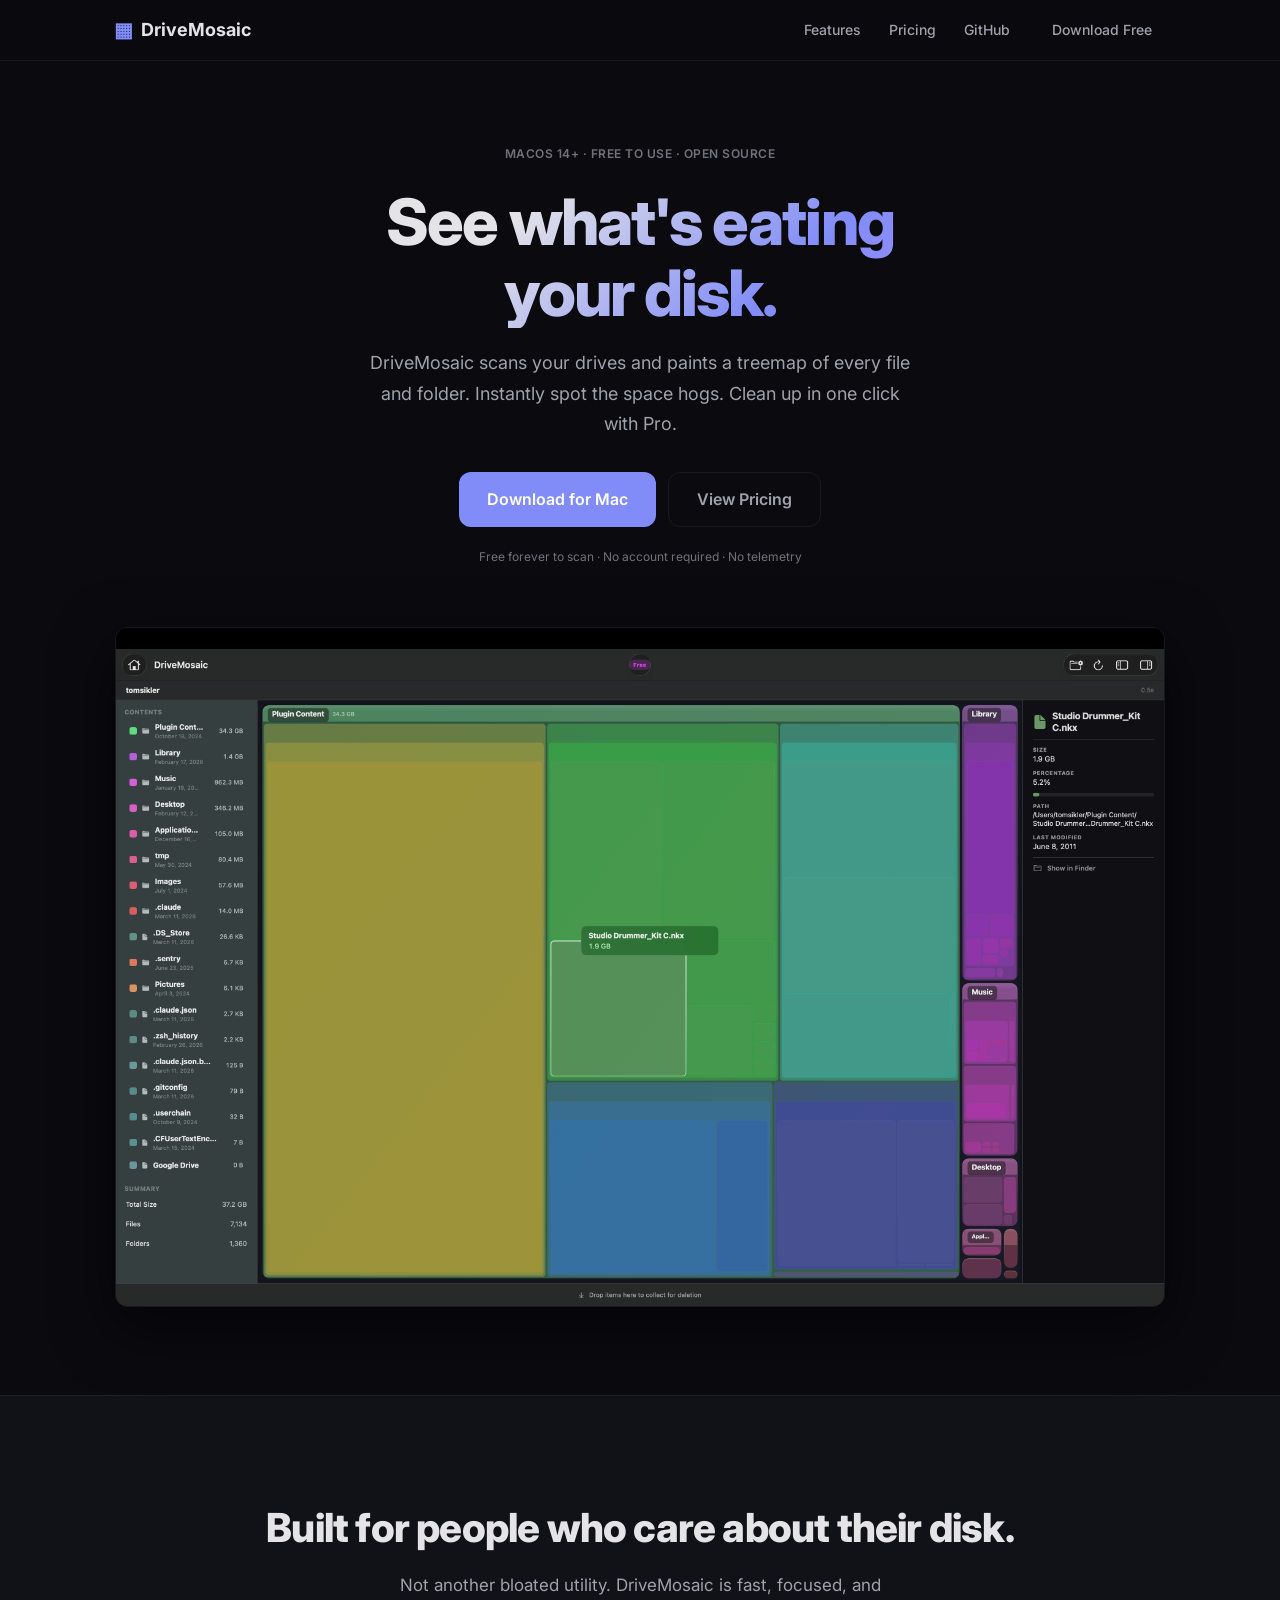
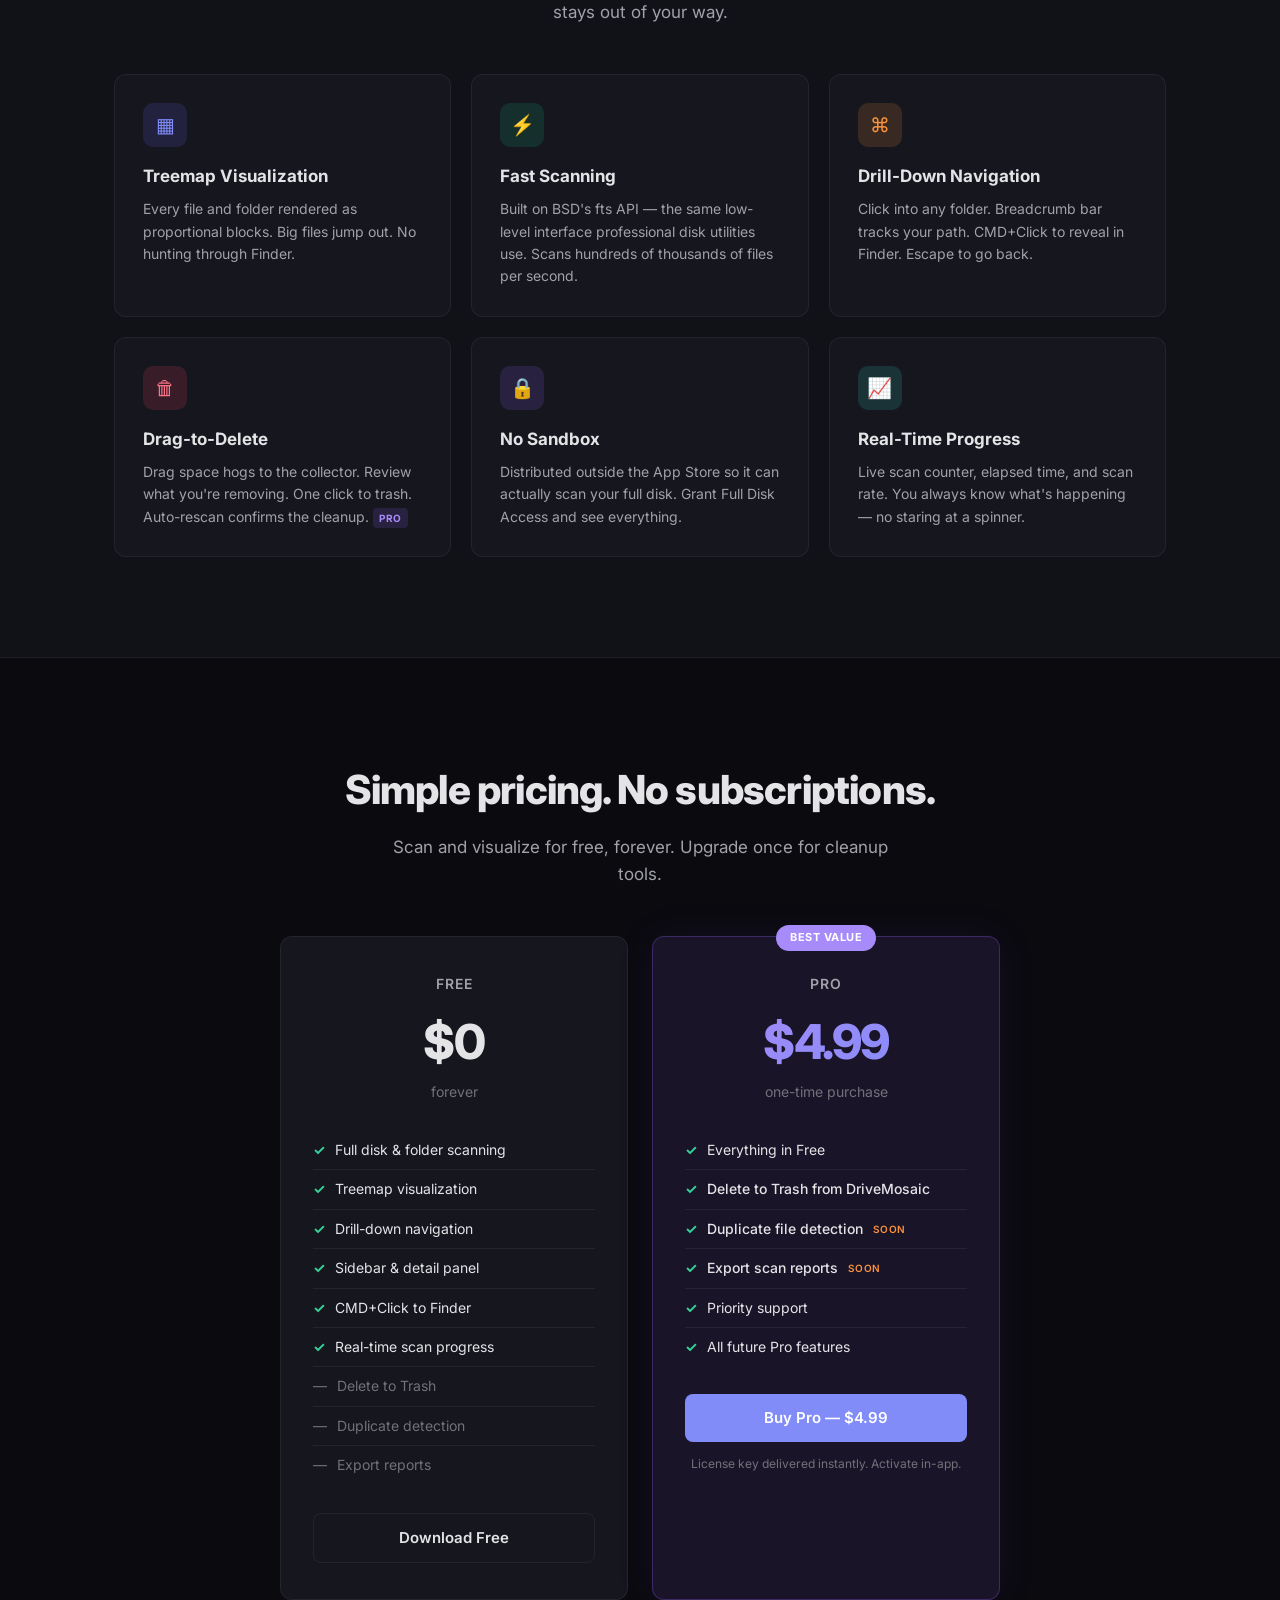
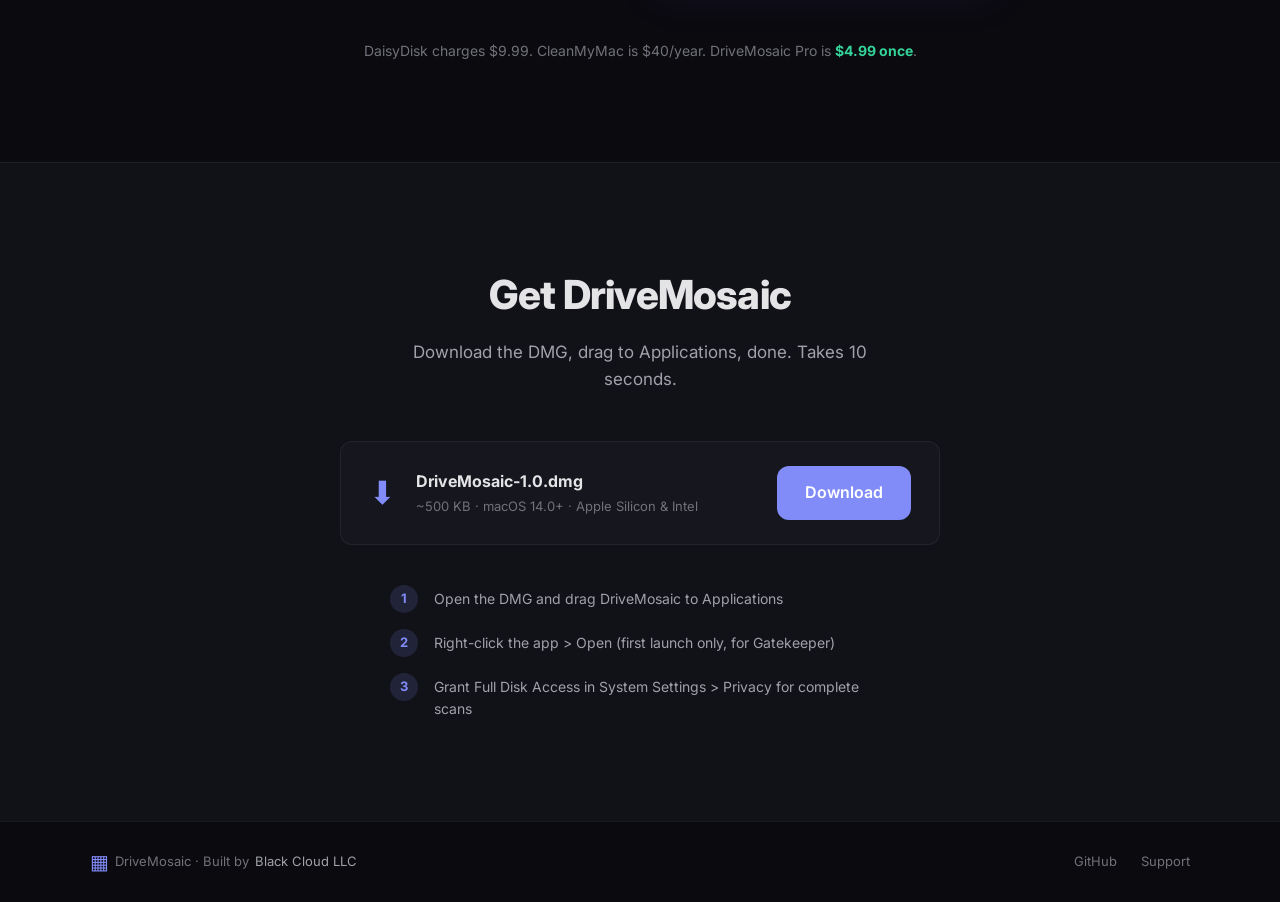
==== site/index.html @ ef936b8c "Rename to DriveMosaic, add freemium licensing and marketing site - Rename project from DaisyDiskRepl" ====
<!DOCTYPE html>
<html lang="en">
<head>
    <meta charset="UTF-8">
    <meta name="viewport" content="width=device-width, initial-scale=1.0">
    <title>DriveMosaic — See What's Eating Your Disk</title>
    <meta name="description" content="A fast, beautiful disk space analyzer for macOS. Visualize storage usage instantly. Free to scan, $4.99 to clean up.">
    <meta property="og:title" content="DriveMosaic — See What's Eating Your Disk">
    <meta property="og:description" content="A fast, beautiful disk space analyzer for macOS. Visualize storage usage instantly.">
    <meta property="og:image" content="https://drivemosaic.app/og-image.png">
    <meta property="og:type" content="website">
    <meta property="og:url" content="https://drivemosaic.app">
    <link rel="preconnect" href="https://fonts.googleapis.com">
    <link rel="preconnect" href="https://fonts.gstatic.com" crossorigin>
    <link href="https://fonts.googleapis.com/css2?family=Inter:wght@400;500;600;700;800&display=swap" rel="stylesheet">
    <link rel="stylesheet" href="style.css">
</head>
<body>

    <!-- Nav -->
    <nav>
        <div class="nav-inner">
            <a href="#" class="logo">
                <span class="logo-icon">&#9638;</span>
                DriveMosaic
            </a>
            <div class="nav-links">
                <a href="#features">Features</a>
                <a href="#pricing">Pricing</a>
                <a href="https://github.com/Gh0stsinthemachine/DaisyDiskRepl" target="_blank">GitHub</a>
                <a href="#download" class="btn btn-sm">Download Free</a>
            </div>
        </div>
    </nav>

    <!-- Hero -->
    <section class="hero">
        <div class="hero-inner">
            <div class="hero-badge">macOS 14+ &middot; Free to use &middot; Open source</div>
            <h1>See what's eating<br>your disk.</h1>
            <p class="hero-sub">DriveMosaic scans your drives and paints a treemap of every file and folder. Instantly spot the space hogs. Clean up in one click with Pro.</p>
            <div class="hero-cta">
                <a href="#download" class="btn btn-lg btn-primary">Download for Mac</a>
                <a href="#pricing" class="btn btn-lg btn-ghost">View Pricing</a>
            </div>
            <div class="hero-meta">Free forever to scan &middot; No account required &middot; No telemetry</div>
        </div>

        <!-- App screenshot -->
        <div class="hero-screenshot">
            <img src="screenshot.png" alt="DriveMosaic treemap visualization showing disk usage" class="app-screenshot">
        </div>
    </section>

    <!-- Features -->
    <section id="features" class="features">
        <div class="section-inner">
            <h2>Built for people who care about their disk.</h2>
            <p class="section-sub">Not another bloated utility. DriveMosaic is fast, focused, and stays out of your way.</p>

            <div class="feature-grid">
                <div class="feature-card">
                    <div class="feature-icon" style="background: rgba(99, 102, 241, 0.15); color: #818cf8;">&#9638;</div>
                    <h3>Treemap Visualization</h3>
                    <p>Every file and folder rendered as proportional blocks. Big files jump out. No hunting through Finder.</p>
                </div>
                <div class="feature-card">
                    <div class="feature-icon" style="background: rgba(16, 185, 129, 0.15); color: #34d399;">&#9889;</div>
                    <h3>Fast Scanning</h3>
                    <p>Built on BSD's fts API &mdash; the same low-level interface professional disk utilities use. Scans hundreds of thousands of files per second.</p>
                </div>
                <div class="feature-card">
                    <div class="feature-icon" style="background: rgba(251, 146, 60, 0.15); color: #fb923c;">&#8984;</div>
                    <h3>Drill-Down Navigation</h3>
                    <p>Click into any folder. Breadcrumb bar tracks your path. CMD+Click to reveal in Finder. Escape to go back.</p>
                </div>
                <div class="feature-card">
                    <div class="feature-icon" style="background: rgba(244, 63, 94, 0.15); color: #fb7185;">&#128465;</div>
                    <h3>Drag-to-Delete</h3>
                    <p>Drag space hogs to the collector. Review what you're removing. One click to trash. Auto-rescan confirms the cleanup. <span class="pro-tag">Pro</span></p>
                </div>
                <div class="feature-card">
                    <div class="feature-icon" style="background: rgba(139, 92, 246, 0.15); color: #a78bfa;">&#128274;</div>
                    <h3>No Sandbox</h3>
                    <p>Distributed outside the App Store so it can actually scan your full disk. Grant Full Disk Access and see everything.</p>
                </div>
                <div class="feature-card">
                    <div class="feature-icon" style="background: rgba(45, 212, 191, 0.15); color: #2dd4bf;">&#128200;</div>
                    <h3>Real-Time Progress</h3>
                    <p>Live scan counter, elapsed time, and scan rate. You always know what's happening &mdash; no staring at a spinner.</p>
                </div>
            </div>
        </div>
    </section>

    <!-- Pricing -->
    <section id="pricing" class="pricing">
        <div class="section-inner">
            <h2>Simple pricing. No subscriptions.</h2>
            <p class="section-sub">Scan and visualize for free, forever. Upgrade once for cleanup tools.</p>

            <div class="pricing-grid">
                <div class="price-card">
                    <div class="price-tier">Free</div>
                    <div class="price-amount">$0</div>
                    <div class="price-period">forever</div>
                    <ul class="price-features">
                        <li class="included">Full disk &amp; folder scanning</li>
                        <li class="included">Treemap visualization</li>
                        <li class="included">Drill-down navigation</li>
                        <li class="included">Sidebar &amp; detail panel</li>
                        <li class="included">CMD+Click to Finder</li>
                        <li class="included">Real-time scan progress</li>
                        <li class="excluded">Delete to Trash</li>
                        <li class="excluded">Duplicate detection</li>
                        <li class="excluded">Export reports</li>
                    </ul>
                    <a href="#download" class="btn btn-outline">Download Free</a>
                </div>

                <div class="price-card price-card-pro">
                    <div class="price-badge">Best Value</div>
                    <div class="price-tier">Pro</div>
                    <div class="price-amount">$4.99</div>
                    <div class="price-period">one-time purchase</div>
                    <ul class="price-features">
                        <li class="included">Everything in Free</li>
                        <li class="included highlight">Delete to Trash from DriveMosaic</li>
                        <li class="included highlight">Duplicate file detection <span class="coming">soon</span></li>
                        <li class="included highlight">Export scan reports <span class="coming">soon</span></li>
                        <li class="included">Priority support</li>
                        <li class="included">All future Pro features</li>
                    </ul>
                    <a href="https://blackcloud.lemonsqueezy.com/checkout/buy/66fde7fe-0a10-4c9b-af49-1defcf4cc8a6" id="buy-pro-btn" class="btn btn-primary">Buy Pro &mdash; $4.99</a>
                    <div class="price-note">License key delivered instantly. Activate in-app.</div>
                </div>
            </div>

            <div class="competitor-note">
                DaisyDisk charges $9.99. CleanMyMac is $40/year. DriveMosaic Pro is <strong>$4.99 once</strong>.
            </div>
        </div>
    </section>

    <!-- Download -->
    <section id="download" class="download">
        <div class="section-inner">
            <h2>Get DriveMosaic</h2>
            <p class="section-sub">Download the DMG, drag to Applications, done. Takes 10 seconds.</p>

            <div class="download-box">
                <div class="download-icon">&#11015;</div>
                <div class="download-info">
                    <div class="download-name">DriveMosaic-1.0.dmg</div>
                    <div class="download-size">~500 KB &middot; macOS 14.0+ &middot; Apple Silicon &amp; Intel</div>
                </div>
                <a href="https://drivemosaic.app/DriveMosaic-1.0.dmg" class="btn btn-primary btn-lg">Download</a>
            </div>

            <div class="install-steps">
                <div class="step">
                    <div class="step-num">1</div>
                    <div class="step-text">Open the DMG and drag DriveMosaic to Applications</div>
                </div>
                <div class="step">
                    <div class="step-num">2</div>
                    <div class="step-text">Right-click the app &gt; Open (first launch only, for Gatekeeper)</div>
                </div>
                <div class="step">
                    <div class="step-num">3</div>
                    <div class="step-text">Grant Full Disk Access in System Settings &gt; Privacy for complete scans</div>
                </div>
            </div>
        </div>
    </section>

    <!-- Footer -->
    <footer>
        <div class="footer-inner">
            <div class="footer-left">
                <span class="logo-icon">&#9638;</span> DriveMosaic &middot; Built by <a href="https://blackcloudllc.com" target="_blank">Black Cloud LLC</a>
            </div>
            <div class="footer-right">
                <a href="https://github.com/Gh0stsinthemachine/DaisyDiskRepl" target="_blank">GitHub</a>
                <a href="mailto:support@drivemosaic.app">Support</a>
            </div>
        </div>
    </footer>

</body>
</html>
---- site/style.css ----
/* ============================================
   DriveMosaic — Marketing Site
   Dark theme matching the app aesthetic
   ============================================ */

:root {
    --bg: #0a0a0f;
    --bg-raised: #111118;
    --bg-card: #16161f;
    --bg-card-pro: #1a1428;
    --border: rgba(255, 255, 255, 0.06);
    --border-pro: rgba(139, 92, 246, 0.3);
    --text: #e4e4e7;
    --text-secondary: #a1a1aa;
    --text-tertiary: #71717a;
    --accent: #818cf8;
    --accent-hover: #6366f1;
    --purple: #a78bfa;
    --green: #34d399;
    --red: #fb7185;
    --orange: #fb923c;
    --radius: 12px;
    --radius-sm: 8px;
}

* {
    margin: 0;
    padding: 0;
    box-sizing: border-box;
}

html {
    scroll-behavior: smooth;
}

body {
    font-family: 'Inter', -apple-system, BlinkMacSystemFont, sans-serif;
    background: var(--bg);
    color: var(--text);
    line-height: 1.6;
    -webkit-font-smoothing: antialiased;
}

/* ---- Nav ---- */

nav {
    position: fixed;
    top: 0;
    left: 0;
    right: 0;
    z-index: 100;
    background: rgba(10, 10, 15, 0.85);
    backdrop-filter: blur(20px);
    border-bottom: 1px solid var(--border);
}

.nav-inner {
    max-width: 1100px;
    margin: 0 auto;
    padding: 0 24px;
    height: 60px;
    display: flex;
    align-items: center;
    justify-content: space-between;
}

.logo {
    font-size: 18px;
    font-weight: 700;
    color: var(--text);
    text-decoration: none;
    display: flex;
    align-items: center;
    gap: 8px;
}

.logo-icon {
    font-size: 20px;
    color: var(--accent);
}

.nav-links {
    display: flex;
    align-items: center;
    gap: 28px;
}

.nav-links a {
    color: var(--text-secondary);
    text-decoration: none;
    font-size: 14px;
    font-weight: 500;
    transition: color 0.15s;
}

.nav-links a:hover {
    color: var(--text);
}

/* ---- Buttons ---- */

.btn {
    display: inline-flex;
    align-items: center;
    justify-content: center;
    font-weight: 600;
    text-decoration: none;
    border-radius: var(--radius-sm);
    transition: all 0.15s;
    cursor: pointer;
    border: none;
    font-family: inherit;
}

.btn-sm {
    padding: 6px 14px;
    font-size: 13px;
}

.btn-lg {
    padding: 14px 28px;
    font-size: 16px;
    border-radius: var(--radius);
}

.btn-primary {
    background: var(--accent);
    color: #fff;
}

.btn-primary:hover {
    background: var(--accent-hover);
    transform: translateY(-1px);
    box-shadow: 0 4px 20px rgba(99, 102, 241, 0.3);
}

.btn-ghost {
    background: transparent;
    color: var(--text-secondary);
    border: 1px solid var(--border);
}

.btn-ghost:hover {
    color: var(--text);
    border-color: rgba(255, 255, 255, 0.15);
    background: rgba(255, 255, 255, 0.03);
}

.btn-outline {
    background: transparent;
    color: var(--text);
    border: 1px solid var(--border);
    padding: 12px 24px;
    font-size: 15px;
    width: 100%;
    border-radius: var(--radius-sm);
}

.btn-outline:hover {
    border-color: rgba(255, 255, 255, 0.15);
    background: rgba(255, 255, 255, 0.03);
}

/* ---- Hero ---- */

.hero {
    padding: 140px 24px 80px;
    text-align: center;
}

.hero-inner {
    max-width: 700px;
    margin: 0 auto;
}

.hero-badge {
    display: inline-block;
    font-size: 12px;
    font-weight: 600;
    color: var(--text-tertiary);
    letter-spacing: 0.5px;
    text-transform: uppercase;
    margin-bottom: 24px;
}

.hero h1 {
    font-size: clamp(40px, 6vw, 64px);
    font-weight: 800;
    line-height: 1.1;
    letter-spacing: -0.03em;
    margin-bottom: 20px;
    background: linear-gradient(135deg, #e4e4e7 30%, #818cf8 70%, #a78bfa);
    -webkit-background-clip: text;
    -webkit-text-fill-color: transparent;
    background-clip: text;
}

.hero-sub {
    font-size: 18px;
    color: var(--text-secondary);
    line-height: 1.7;
    max-width: 540px;
    margin: 0 auto 32px;
}

.hero-cta {
    display: flex;
    gap: 12px;
    justify-content: center;
    flex-wrap: wrap;
    margin-bottom: 20px;
}

.hero-meta {
    font-size: 12px;
    color: var(--text-tertiary);
}

/* ---- Screenshot Mockup ---- */

.hero-screenshot {
    max-width: 1050px;
    margin: 60px auto 0;
}

.app-screenshot {
    width: 100%;
    border-radius: 12px;
    border: 1px solid var(--border);
    box-shadow: 0 20px 60px rgba(0, 0, 0, 0.5);
}

/* ---- Sections shared ---- */

.section-inner {
    max-width: 1100px;
    margin: 0 auto;
    padding: 0 24px;
}

h2 {
    font-size: clamp(28px, 4vw, 40px);
    font-weight: 800;
    letter-spacing: -0.02em;
    text-align: center;
    margin-bottom: 12px;
}

.section-sub {
    text-align: center;
    color: var(--text-secondary);
    font-size: 17px;
    max-width: 520px;
    margin: 0 auto 48px;
}

/* ---- Features ---- */

.features {
    padding: 100px 24px;
    background: var(--bg-raised);
    border-top: 1px solid var(--border);
    border-bottom: 1px solid var(--border);
}

.feature-grid {
    display: grid;
    grid-template-columns: repeat(auto-fit, minmax(300px, 1fr));
    gap: 20px;
}

.feature-card {
    background: var(--bg-card);
    border: 1px solid var(--border);
    border-radius: var(--radius);
    padding: 28px;
    transition: border-color 0.2s, transform 0.2s;
}

.feature-card:hover {
    border-color: rgba(255, 255, 255, 0.1);
    transform: translateY(-2px);
}

.feature-icon {
    width: 44px;
    height: 44px;
    border-radius: 10px;
    display: flex;
    align-items: center;
    justify-content: center;
    font-size: 20px;
    margin-bottom: 16px;
}

.feature-card h3 {
    font-size: 17px;
    font-weight: 700;
    margin-bottom: 8px;
}

.feature-card p {
    font-size: 14px;
    color: var(--text-secondary);
    line-height: 1.6;
}

.pro-tag {
    display: inline-block;
    font-size: 10px;
    font-weight: 700;
    color: var(--purple);
    background: rgba(139, 92, 246, 0.15);
    padding: 2px 6px;
    border-radius: 4px;
    text-transform: uppercase;
    letter-spacing: 0.5px;
    vertical-align: middle;
}

/* ---- Pricing ---- */

.pricing {
    padding: 100px 24px;
}

.pricing-grid {
    display: grid;
    grid-template-columns: 1fr 1fr;
    gap: 24px;
    max-width: 720px;
    margin: 0 auto 40px;
}

.price-card {
    background: var(--bg-card);
    border: 1px solid var(--border);
    border-radius: var(--radius);
    padding: 36px 32px;
    text-align: center;
    position: relative;
}

.price-card-pro {
    background: var(--bg-card-pro);
    border-color: var(--border-pro);
    box-shadow: 0 0 40px rgba(139, 92, 246, 0.08);
}

.price-badge {
    position: absolute;
    top: -12px;
    left: 50%;
    transform: translateX(-50%);
    background: var(--purple);
    color: #fff;
    font-size: 11px;
    font-weight: 700;
    padding: 4px 14px;
    border-radius: 20px;
    text-transform: uppercase;
    letter-spacing: 0.5px;
}

.price-tier {
    font-size: 14px;
    font-weight: 600;
    color: var(--text-secondary);
    text-transform: uppercase;
    letter-spacing: 1px;
    margin-bottom: 8px;
}

.price-amount {
    font-size: 48px;
    font-weight: 800;
    letter-spacing: -0.03em;
}

.price-card-pro .price-amount {
    background: linear-gradient(135deg, #a78bfa, #818cf8);
    -webkit-background-clip: text;
    -webkit-text-fill-color: transparent;
    background-clip: text;
}

.price-period {
    font-size: 14px;
    color: var(--text-tertiary);
    margin-bottom: 28px;
}

.price-features {
    list-style: none;
    text-align: left;
    margin-bottom: 28px;
}

.price-features li {
    padding: 8px 0;
    font-size: 14px;
    border-bottom: 1px solid var(--border);
    display: flex;
    align-items: center;
    gap: 10px;
}

.price-features li:last-child {
    border-bottom: none;
}

.price-features li.included::before {
    content: "\2713";
    color: var(--green);
    font-weight: 700;
    font-size: 14px;
}

.price-features li.excluded {
    color: var(--text-tertiary);
}

.price-features li.excluded::before {
    content: "\2014";
    color: var(--text-tertiary);
    font-weight: 400;
}

.price-features li.highlight {
    color: var(--text);
    font-weight: 500;
}

.price-card .btn-primary {
    width: 100%;
    padding: 12px;
    font-size: 15px;
}

.price-note {
    font-size: 12px;
    color: var(--text-tertiary);
    margin-top: 12px;
}

.coming {
    font-size: 10px;
    color: var(--orange);
    font-weight: 600;
    text-transform: uppercase;
    letter-spacing: 0.3px;
}

.competitor-note {
    text-align: center;
    font-size: 14px;
    color: var(--text-tertiary);
}

.competitor-note strong {
    color: var(--green);
}

/* ---- Download ---- */

.download {
    padding: 100px 24px;
    background: var(--bg-raised);
    border-top: 1px solid var(--border);
}

.download-box {
    max-width: 600px;
    margin: 0 auto 40px;
    background: var(--bg-card);
    border: 1px solid var(--border);
    border-radius: var(--radius);
    padding: 24px 28px;
    display: flex;
    align-items: center;
    gap: 20px;
}

.download-icon {
    font-size: 32px;
    color: var(--accent);
    flex-shrink: 0;
}

.download-info {
    flex: 1;
}

.download-name {
    font-size: 16px;
    font-weight: 700;
    margin-bottom: 2px;
}

.download-size {
    font-size: 13px;
    color: var(--text-tertiary);
}

.install-steps {
    max-width: 500px;
    margin: 0 auto;
    display: flex;
    flex-direction: column;
    gap: 16px;
}

.step {
    display: flex;
    align-items: flex-start;
    gap: 16px;
}

.step-num {
    width: 28px;
    height: 28px;
    border-radius: 50%;
    background: rgba(129, 140, 248, 0.15);
    color: var(--accent);
    font-size: 13px;
    font-weight: 700;
    display: flex;
    align-items: center;
    justify-content: center;
    flex-shrink: 0;
}

.step-text {
    font-size: 14px;
    color: var(--text-secondary);
    padding-top: 3px;
}

/* ---- Footer ---- */

footer {
    border-top: 1px solid var(--border);
    padding: 24px;
}

.footer-inner {
    max-width: 1100px;
    margin: 0 auto;
    display: flex;
    justify-content: space-between;
    align-items: center;
    font-size: 13px;
    color: var(--text-tertiary);
}

.footer-left {
    display: flex;
    align-items: center;
    gap: 6px;
}

.footer-left a {
    color: var(--text-secondary);
    text-decoration: none;
}

.footer-left a:hover {
    color: var(--text);
}

.footer-right {
    display: flex;
    gap: 24px;
}

.footer-right a {
    color: var(--text-tertiary);
    text-decoration: none;
    transition: color 0.15s;
}

.footer-right a:hover {
    color: var(--text);
}

/* ---- Mobile ---- */

@media (max-width: 768px) {
    .nav-links a:not(.btn) {
        display: none;
    }

    .hero {
        padding: 120px 20px 60px;
    }

    .treemap-mockup {
        height: 220px;
    }

    .feature-grid {
        grid-template-columns: 1fr;
    }

    .pricing-grid {
        grid-template-columns: 1fr;
    }

    .download-box {
        flex-direction: column;
        text-align: center;
    }

    .footer-inner {
        flex-direction: column;
        gap: 12px;
        text-align: center;
    }
}
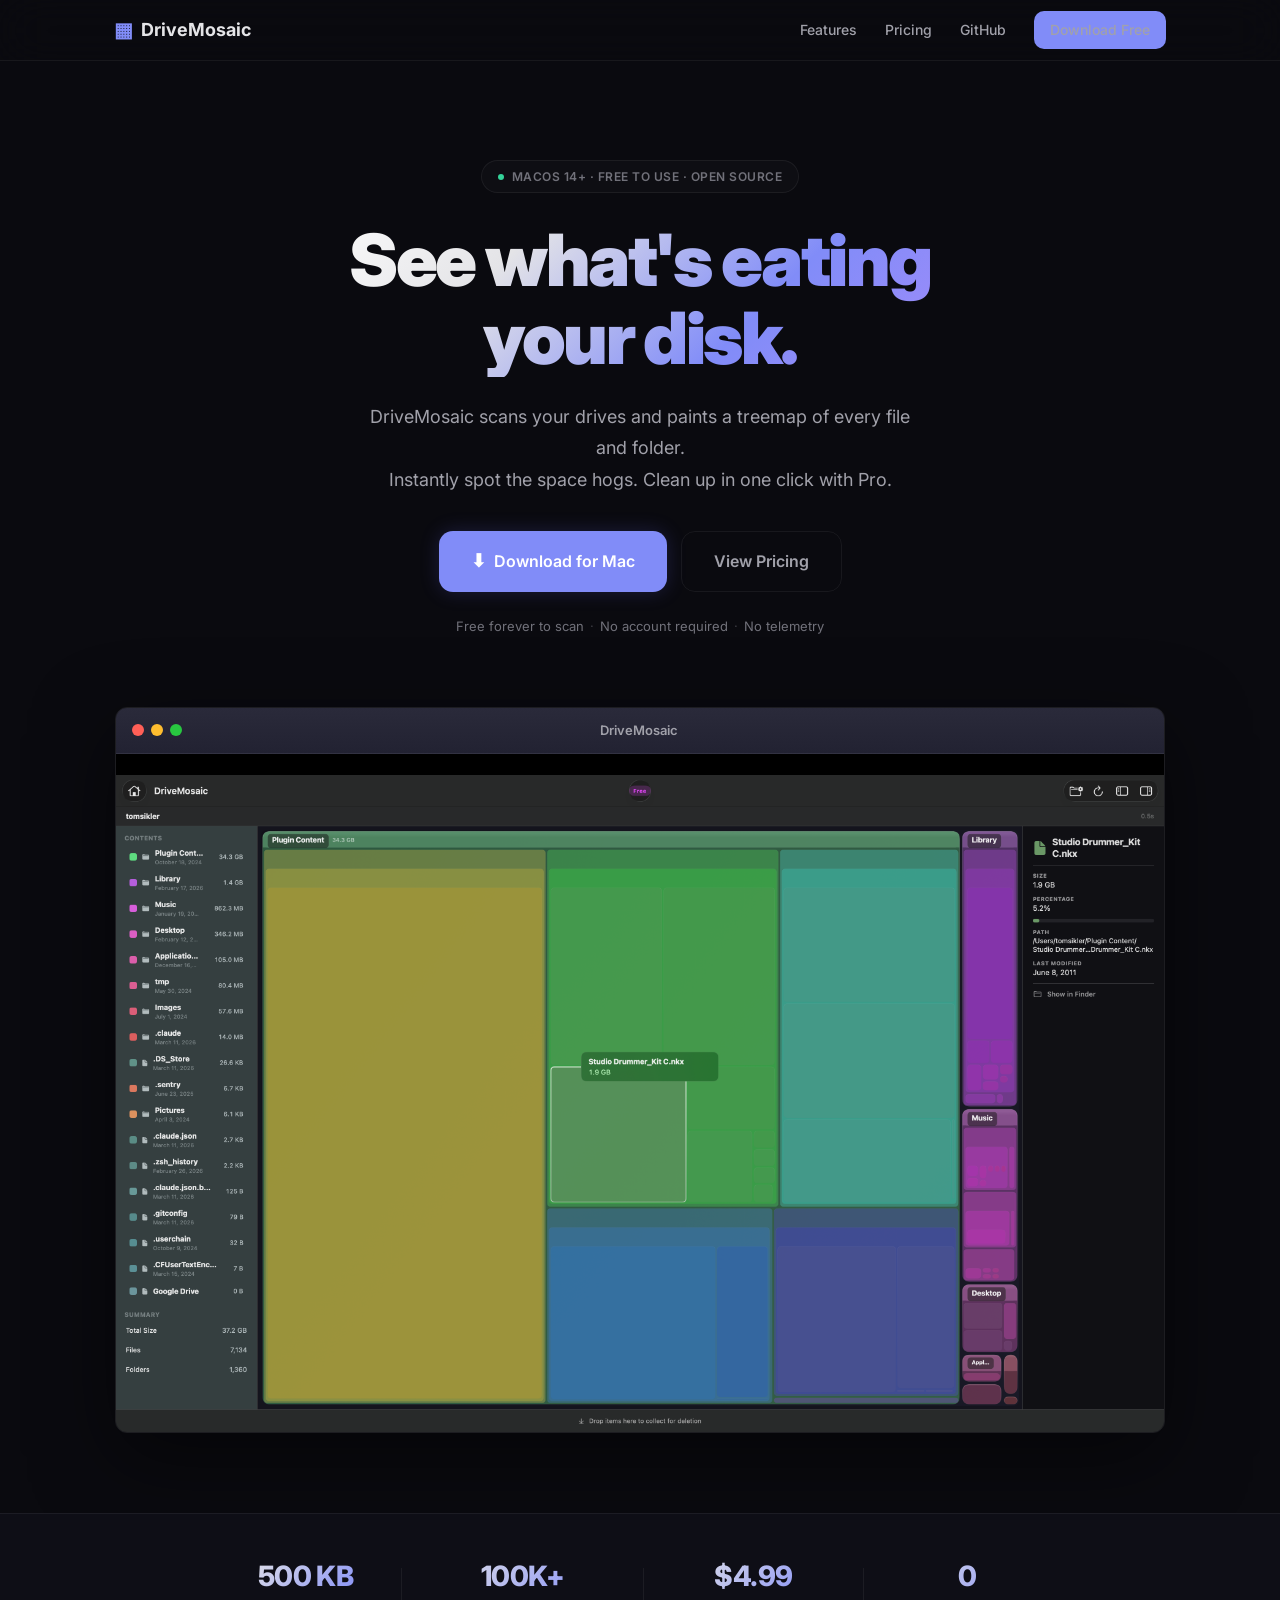
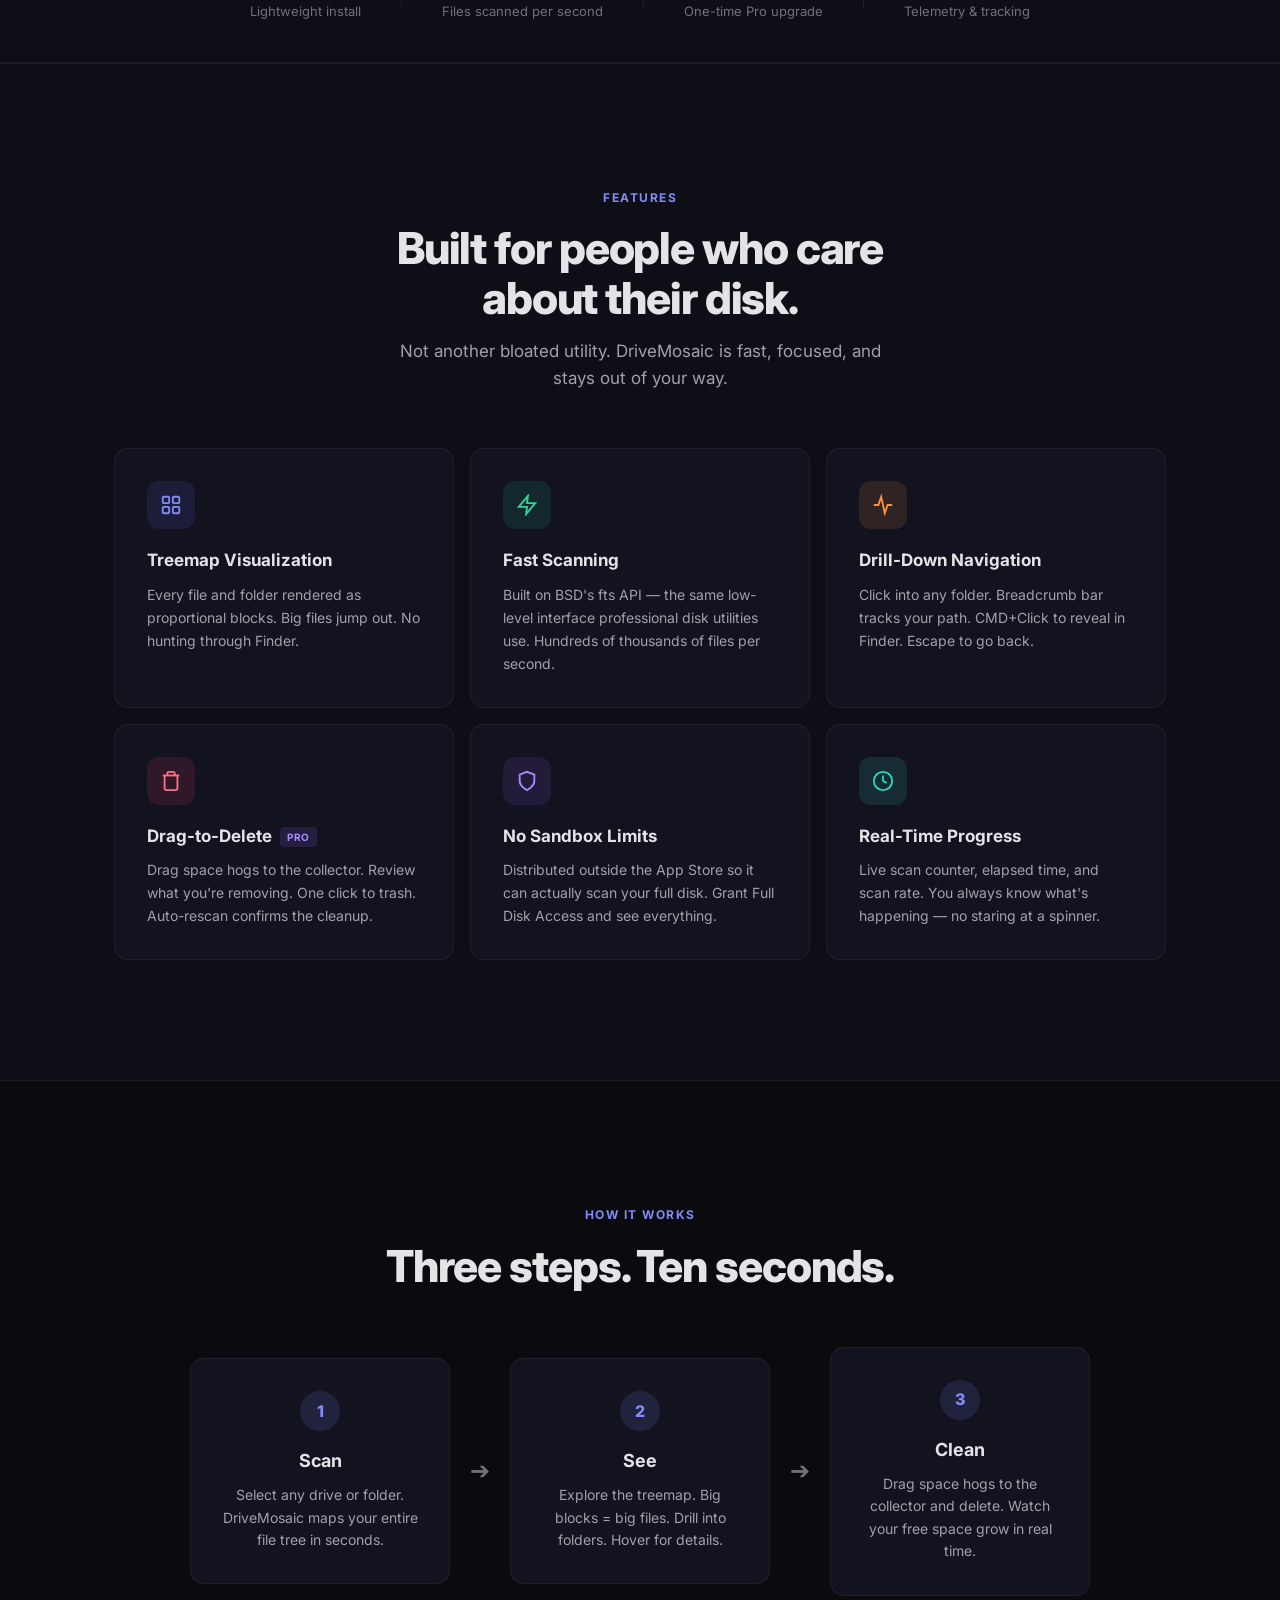
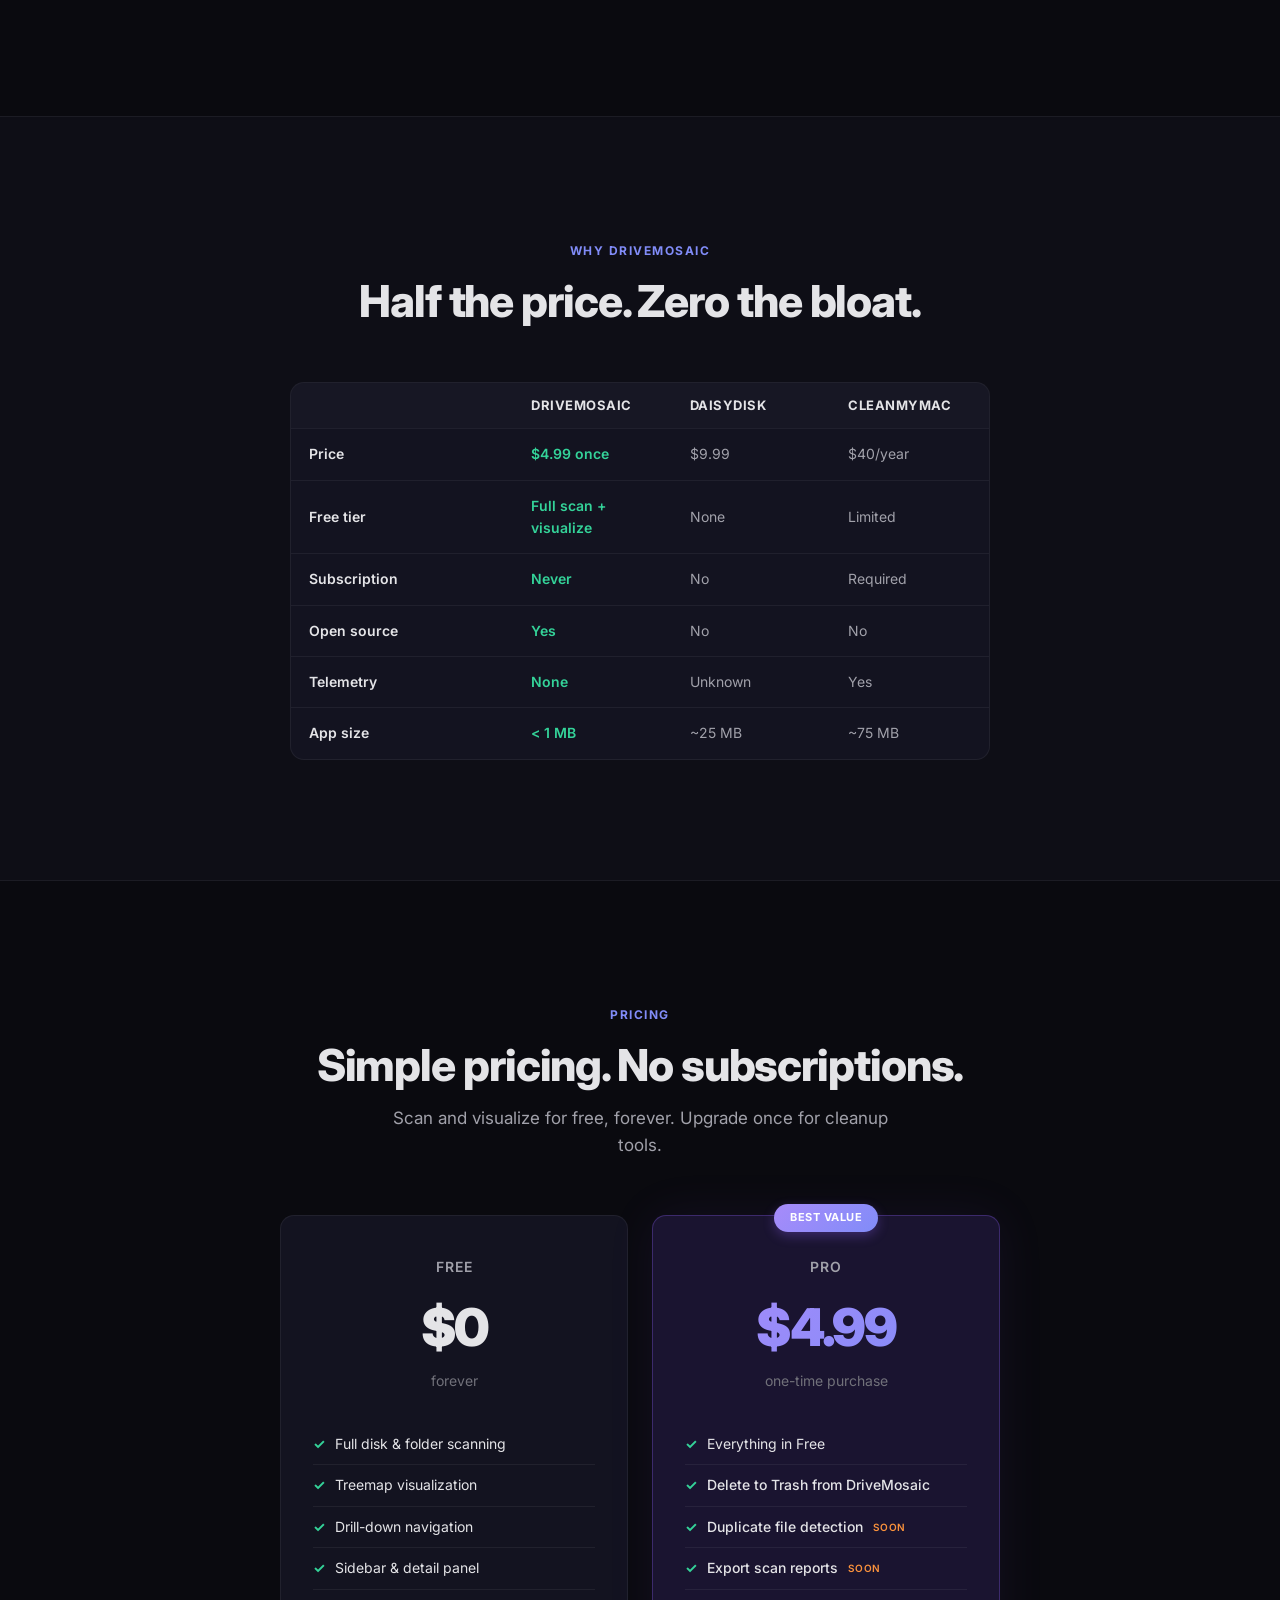
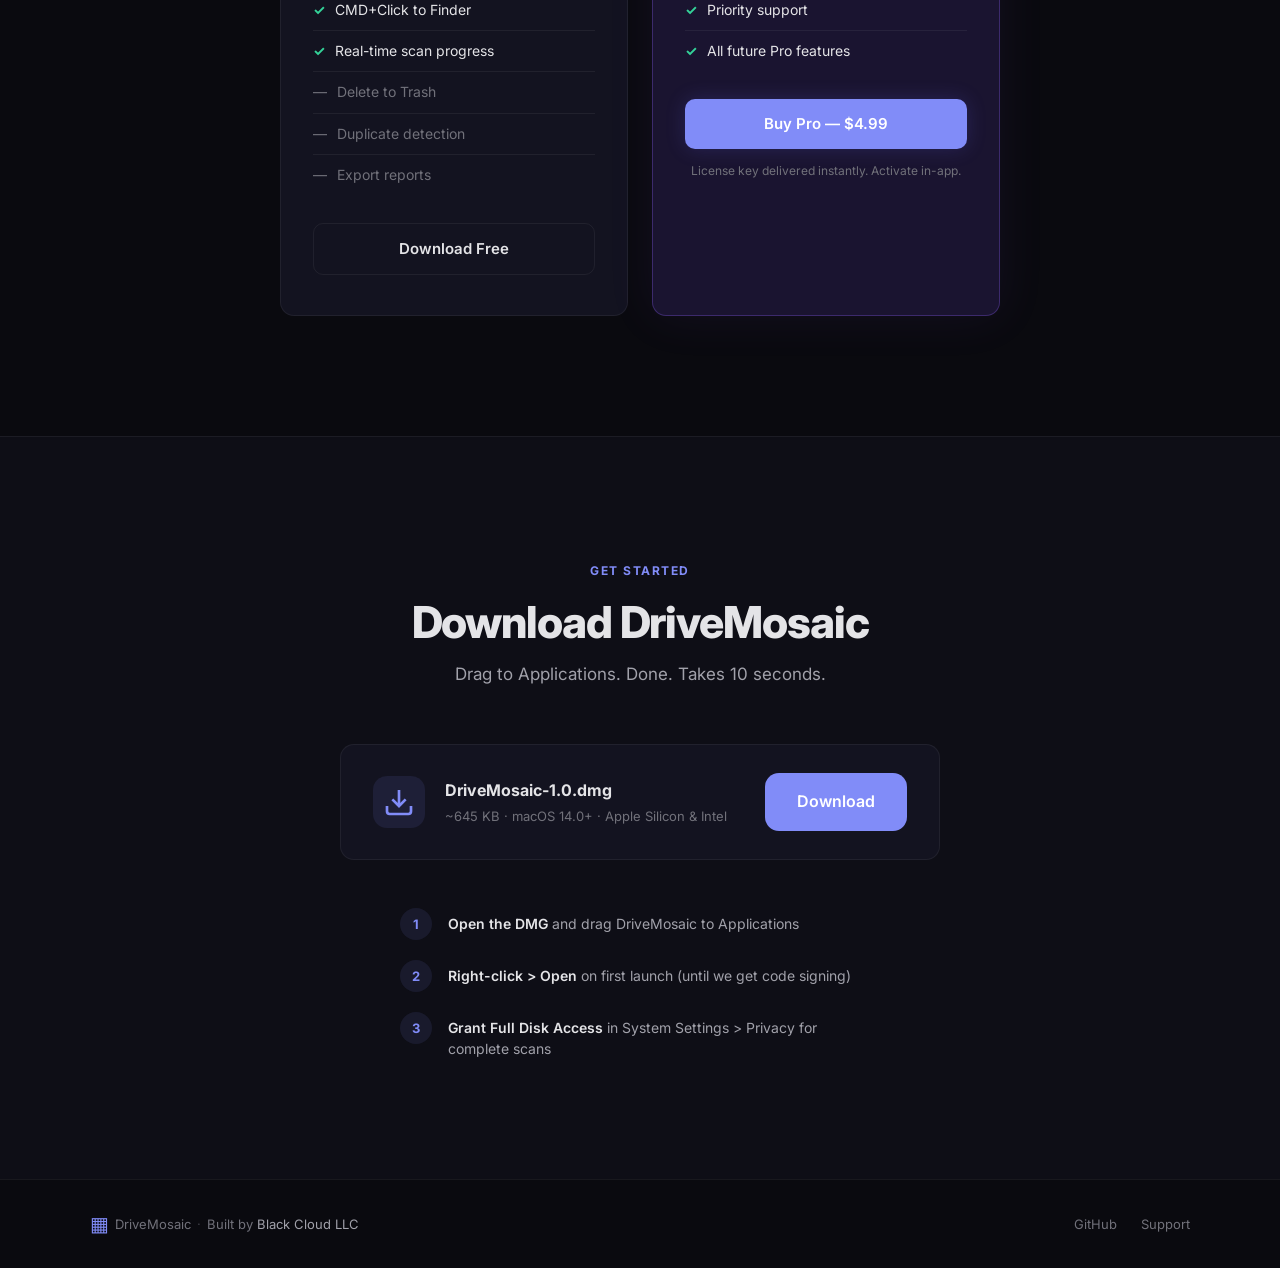
==== commit 954d755e: "Redesign marketing site with animated hero, comparison table, and scroll animations - Animated float" ====
--- a/site/index.html
+++ b/site/index.html
@@ -4,7 +4,7 @@
     <meta charset="UTF-8">
     <meta name="viewport" content="width=device-width, initial-scale=1.0">
     <title>DriveMosaic — See What's Eating Your Disk</title>
-    <meta name="description" content="A fast, beautiful disk space analyzer for macOS. Visualize storage usage instantly. Free to scan, $4.99 to clean up.">
+    <meta name="description" content="A fast, beautiful disk space analyzer for macOS. Visualize storage usage instantly with a stunning treemap. Free to scan, $4.99 to clean up.">
     <meta property="og:title" content="DriveMosaic — See What's Eating Your Disk">
     <meta property="og:description" content="A fast, beautiful disk space analyzer for macOS. Visualize storage usage instantly.">
     <meta property="og:image" content="https://drivemosaic.app/og-image.png">
@@ -12,10 +12,29 @@
     <meta property="og:url" content="https://drivemosaic.app">
     <link rel="preconnect" href="https://fonts.googleapis.com">
     <link rel="preconnect" href="https://fonts.gstatic.com" crossorigin>
-    <link href="https://fonts.googleapis.com/css2?family=Inter:wght@400;500;600;700;800&display=swap" rel="stylesheet">
+    <link href="https://fonts.googleapis.com/css2?family=Inter:wght@400;500;600;700;800;900&display=swap" rel="stylesheet">
     <link rel="stylesheet" href="style.css">
 </head>
 <body>
+
+    <!-- Animated mosaic background -->
+    <div class="mosaic-bg" aria-hidden="true">
+        <div class="mosaic-block mb-1"></div>
+        <div class="mosaic-block mb-2"></div>
+        <div class="mosaic-block mb-3"></div>
+        <div class="mosaic-block mb-4"></div>
+        <div class="mosaic-block mb-5"></div>
+        <div class="mosaic-block mb-6"></div>
+        <div class="mosaic-block mb-7"></div>
+        <div class="mosaic-block mb-8"></div>
+        <div class="mosaic-block mb-9"></div>
+        <div class="mosaic-block mb-10"></div>
+        <div class="mosaic-block mb-11"></div>
+        <div class="mosaic-block mb-12"></div>
+        <div class="mosaic-block mb-13"></div>
+        <div class="mosaic-block mb-14"></div>
+        <div class="mosaic-block mb-15"></div>
+    </div>
 
     <!-- Nav -->
     <nav>
@@ -28,7 +47,7 @@
                 <a href="#features">Features</a>
                 <a href="#pricing">Pricing</a>
                 <a href="https://github.com/Gh0stsinthemachine/DaisyDiskRepl" target="_blank">GitHub</a>
-                <a href="#download" class="btn btn-sm">Download Free</a>
+                <a href="#download" class="btn btn-sm btn-primary">Download Free</a>
             </div>
         </div>
     </nav>
@@ -36,56 +55,118 @@
     <!-- Hero -->
     <section class="hero">
         <div class="hero-inner">
-            <div class="hero-badge">macOS 14+ &middot; Free to use &middot; Open source</div>
+            <div class="hero-badge">
+                <span class="badge-dot"></span>
+                macOS 14+ &middot; Free to use &middot; Open source
+            </div>
             <h1>See what's eating<br>your disk.</h1>
-            <p class="hero-sub">DriveMosaic scans your drives and paints a treemap of every file and folder. Instantly spot the space hogs. Clean up in one click with Pro.</p>
+            <p class="hero-sub">DriveMosaic scans your drives and paints a treemap of every file and folder.<br>Instantly spot the space hogs. Clean up in one click with Pro.</p>
             <div class="hero-cta">
-                <a href="#download" class="btn btn-lg btn-primary">Download for Mac</a>
+                <a href="#download" class="btn btn-lg btn-primary btn-glow">
+                    <span class="btn-icon">&#11015;</span>
+                    Download for Mac
+                </a>
                 <a href="#pricing" class="btn btn-lg btn-ghost">View Pricing</a>
             </div>
-            <div class="hero-meta">Free forever to scan &middot; No account required &middot; No telemetry</div>
-        </div>
-
-        <!-- App screenshot -->
-        <div class="hero-screenshot">
-            <img src="screenshot.png" alt="DriveMosaic treemap visualization showing disk usage" class="app-screenshot">
+            <div class="hero-meta">
+                <span>Free forever to scan</span>
+                <span class="meta-sep">&middot;</span>
+                <span>No account required</span>
+                <span class="meta-sep">&middot;</span>
+                <span>No telemetry</span>
+            </div>
+        </div>
+
+        <!-- App screenshot in macOS frame -->
+        <div class="hero-screenshot fade-in-up">
+            <div class="window-frame">
+                <div class="window-titlebar">
+                    <div class="window-dots">
+                        <span class="dot-red"></span>
+                        <span class="dot-yellow"></span>
+                        <span class="dot-green"></span>
+                    </div>
+                    <span class="window-title">DriveMosaic</span>
+                </div>
+                <img src="screenshot.png" alt="DriveMosaic treemap visualization showing disk usage" class="app-screenshot">
+            </div>
+        </div>
+    </section>
+
+    <!-- Social proof bar -->
+    <section class="social-proof">
+        <div class="proof-inner">
+            <div class="proof-item">
+                <div class="proof-number">500 KB</div>
+                <div class="proof-label">Lightweight install</div>
+            </div>
+            <div class="proof-divider"></div>
+            <div class="proof-item">
+                <div class="proof-number">100K+</div>
+                <div class="proof-label">Files scanned per second</div>
+            </div>
+            <div class="proof-divider"></div>
+            <div class="proof-item">
+                <div class="proof-number">$4.99</div>
+                <div class="proof-label">One-time Pro upgrade</div>
+            </div>
+            <div class="proof-divider"></div>
+            <div class="proof-item">
+                <div class="proof-number">0</div>
+                <div class="proof-label">Telemetry &amp; tracking</div>
+            </div>
         </div>
     </section>
 
     <!-- Features -->
     <section id="features" class="features">
         <div class="section-inner">
-            <h2>Built for people who care about their disk.</h2>
-            <p class="section-sub">Not another bloated utility. DriveMosaic is fast, focused, and stays out of your way.</p>
+            <div class="section-header fade-in-up">
+                <div class="section-tag">Features</div>
+                <h2>Built for people who care<br>about their disk.</h2>
+                <p class="section-sub">Not another bloated utility. DriveMosaic is fast, focused, and stays out of your way.</p>
+            </div>
 
             <div class="feature-grid">
-                <div class="feature-card">
-                    <div class="feature-icon" style="background: rgba(99, 102, 241, 0.15); color: #818cf8;">&#9638;</div>
+                <div class="feature-card fade-in-up">
+                    <div class="feature-icon" style="background: rgba(99, 102, 241, 0.12); color: #818cf8;">
+                        <svg width="22" height="22" viewBox="0 0 24 24" fill="none" stroke="currentColor" stroke-width="2"><rect x="3" y="3" width="7" height="7" rx="1"/><rect x="14" y="3" width="7" height="7" rx="1"/><rect x="3" y="14" width="7" height="7" rx="1"/><rect x="14" y="14" width="7" height="7" rx="1"/></svg>
+                    </div>
                     <h3>Treemap Visualization</h3>
                     <p>Every file and folder rendered as proportional blocks. Big files jump out. No hunting through Finder.</p>
                 </div>
-                <div class="feature-card">
-                    <div class="feature-icon" style="background: rgba(16, 185, 129, 0.15); color: #34d399;">&#9889;</div>
+                <div class="feature-card fade-in-up">
+                    <div class="feature-icon" style="background: rgba(16, 185, 129, 0.12); color: #34d399;">
+                        <svg width="22" height="22" viewBox="0 0 24 24" fill="none" stroke="currentColor" stroke-width="2"><path d="M13 2L3 14h9l-1 8 10-12h-9l1-8z"/></svg>
+                    </div>
                     <h3>Fast Scanning</h3>
-                    <p>Built on BSD's fts API &mdash; the same low-level interface professional disk utilities use. Scans hundreds of thousands of files per second.</p>
-                </div>
-                <div class="feature-card">
-                    <div class="feature-icon" style="background: rgba(251, 146, 60, 0.15); color: #fb923c;">&#8984;</div>
+                    <p>Built on BSD's fts API &mdash; the same low-level interface professional disk utilities use. Hundreds of thousands of files per second.</p>
+                </div>
+                <div class="feature-card fade-in-up">
+                    <div class="feature-icon" style="background: rgba(251, 146, 60, 0.12); color: #fb923c;">
+                        <svg width="22" height="22" viewBox="0 0 24 24" fill="none" stroke="currentColor" stroke-width="2"><path d="M2 12h5l3-9 4 18 3-9h5"/></svg>
+                    </div>
                     <h3>Drill-Down Navigation</h3>
                     <p>Click into any folder. Breadcrumb bar tracks your path. CMD+Click to reveal in Finder. Escape to go back.</p>
                 </div>
-                <div class="feature-card">
-                    <div class="feature-icon" style="background: rgba(244, 63, 94, 0.15); color: #fb7185;">&#128465;</div>
-                    <h3>Drag-to-Delete</h3>
-                    <p>Drag space hogs to the collector. Review what you're removing. One click to trash. Auto-rescan confirms the cleanup. <span class="pro-tag">Pro</span></p>
-                </div>
-                <div class="feature-card">
-                    <div class="feature-icon" style="background: rgba(139, 92, 246, 0.15); color: #a78bfa;">&#128274;</div>
-                    <h3>No Sandbox</h3>
+                <div class="feature-card fade-in-up">
+                    <div class="feature-icon" style="background: rgba(244, 63, 94, 0.12); color: #fb7185;">
+                        <svg width="22" height="22" viewBox="0 0 24 24" fill="none" stroke="currentColor" stroke-width="2"><polyline points="3 6 5 6 21 6"/><path d="M19 6v14a2 2 0 0 1-2 2H7a2 2 0 0 1-2-2V6m3 0V4a2 2 0 0 1 2-2h4a2 2 0 0 1 2 2v2"/></svg>
+                    </div>
+                    <h3>Drag-to-Delete <span class="pro-tag">Pro</span></h3>
+                    <p>Drag space hogs to the collector. Review what you're removing. One click to trash. Auto-rescan confirms the cleanup.</p>
+                </div>
+                <div class="feature-card fade-in-up">
+                    <div class="feature-icon" style="background: rgba(139, 92, 246, 0.12); color: #a78bfa;">
+                        <svg width="22" height="22" viewBox="0 0 24 24" fill="none" stroke="currentColor" stroke-width="2"><path d="M12 22s8-4 8-10V5l-8-3-8 3v7c0 6 8 10 8 10z"/></svg>
+                    </div>
+                    <h3>No Sandbox Limits</h3>
                     <p>Distributed outside the App Store so it can actually scan your full disk. Grant Full Disk Access and see everything.</p>
                 </div>
-                <div class="feature-card">
-                    <div class="feature-icon" style="background: rgba(45, 212, 191, 0.15); color: #2dd4bf;">&#128200;</div>
+                <div class="feature-card fade-in-up">
+                    <div class="feature-icon" style="background: rgba(45, 212, 191, 0.12); color: #2dd4bf;">
+                        <svg width="22" height="22" viewBox="0 0 24 24" fill="none" stroke="currentColor" stroke-width="2"><circle cx="12" cy="12" r="10"/><polyline points="12 6 12 12 16 14"/></svg>
+                    </div>
                     <h3>Real-Time Progress</h3>
                     <p>Live scan counter, elapsed time, and scan rate. You always know what's happening &mdash; no staring at a spinner.</p>
                 </div>
@@ -93,13 +174,99 @@
         </div>
     </section>
 
+    <!-- How it works -->
+    <section class="how-it-works">
+        <div class="section-inner">
+            <div class="section-header fade-in-up">
+                <div class="section-tag">How It Works</div>
+                <h2>Three steps. Ten seconds.</h2>
+            </div>
+            <div class="steps-row">
+                <div class="step-card fade-in-up">
+                    <div class="step-num">1</div>
+                    <h3>Scan</h3>
+                    <p>Select any drive or folder. DriveMosaic maps your entire file tree in seconds.</p>
+                </div>
+                <div class="step-arrow fade-in-up">&#10132;</div>
+                <div class="step-card fade-in-up">
+                    <div class="step-num">2</div>
+                    <h3>See</h3>
+                    <p>Explore the treemap. Big blocks = big files. Drill into folders. Hover for details.</p>
+                </div>
+                <div class="step-arrow fade-in-up">&#10132;</div>
+                <div class="step-card fade-in-up">
+                    <div class="step-num">3</div>
+                    <h3>Clean</h3>
+                    <p>Drag space hogs to the collector and delete. Watch your free space grow in real time.</p>
+                </div>
+            </div>
+        </div>
+    </section>
+
+    <!-- Comparison -->
+    <section class="comparison">
+        <div class="section-inner">
+            <div class="section-header fade-in-up">
+                <div class="section-tag">Why DriveMosaic</div>
+                <h2>Half the price. Zero the bloat.</h2>
+            </div>
+            <div class="compare-table fade-in-up">
+                <div class="compare-row compare-header">
+                    <div class="compare-cell"></div>
+                    <div class="compare-cell">DriveMosaic</div>
+                    <div class="compare-cell">DaisyDisk</div>
+                    <div class="compare-cell">CleanMyMac</div>
+                </div>
+                <div class="compare-row">
+                    <div class="compare-cell compare-label">Price</div>
+                    <div class="compare-cell highlight">$4.99 once</div>
+                    <div class="compare-cell">$9.99</div>
+                    <div class="compare-cell">$40/year</div>
+                </div>
+                <div class="compare-row">
+                    <div class="compare-cell compare-label">Free tier</div>
+                    <div class="compare-cell highlight">Full scan + visualize</div>
+                    <div class="compare-cell">None</div>
+                    <div class="compare-cell">Limited</div>
+                </div>
+                <div class="compare-row">
+                    <div class="compare-cell compare-label">Subscription</div>
+                    <div class="compare-cell highlight">Never</div>
+                    <div class="compare-cell">No</div>
+                    <div class="compare-cell">Required</div>
+                </div>
+                <div class="compare-row">
+                    <div class="compare-cell compare-label">Open source</div>
+                    <div class="compare-cell highlight">Yes</div>
+                    <div class="compare-cell">No</div>
+                    <div class="compare-cell">No</div>
+                </div>
+                <div class="compare-row">
+                    <div class="compare-cell compare-label">Telemetry</div>
+                    <div class="compare-cell highlight">None</div>
+                    <div class="compare-cell">Unknown</div>
+                    <div class="compare-cell">Yes</div>
+                </div>
+                <div class="compare-row">
+                    <div class="compare-cell compare-label">App size</div>
+                    <div class="compare-cell highlight">&lt; 1 MB</div>
+                    <div class="compare-cell">~25 MB</div>
+                    <div class="compare-cell">~75 MB</div>
+                </div>
+            </div>
+        </div>
+    </section>
+
     <!-- Pricing -->
     <section id="pricing" class="pricing">
         <div class="section-inner">
-            <h2>Simple pricing. No subscriptions.</h2>
-            <p class="section-sub">Scan and visualize for free, forever. Upgrade once for cleanup tools.</p>
-
-            <div class="pricing-grid">
+            <div class="section-header fade-in-up">
+                <div class="section-tag">Pricing</div>
+                <h2>Simple pricing. No subscriptions.</h2>
+                <p class="section-sub">Scan and visualize for free, forever. Upgrade once for cleanup tools.</p>
+            </div>
+
+            <div class="pricing-grid fade-in-up">
                 <div class="price-card">
                     <div class="price-tier">Free</div>
                     <div class="price-amount">$0</div>
@@ -131,13 +298,9 @@
                         <li class="included">Priority support</li>
                         <li class="included">All future Pro features</li>
                     </ul>
-                    <a href="https://blackcloud.lemonsqueezy.com/checkout/buy/66fde7fe-0a10-4c9b-af49-1defcf4cc8a6" id="buy-pro-btn" class="btn btn-primary">Buy Pro &mdash; $4.99</a>
+                    <a href="https://blackcloud.lemonsqueezy.com/checkout/buy/66fde7fe-0a10-4c9b-af49-1defcf4cc8a6" id="buy-pro-btn" class="btn btn-primary btn-glow">Buy Pro &mdash; $4.99</a>
                     <div class="price-note">License key delivered instantly. Activate in-app.</div>
                 </div>
-            </div>
-
-            <div class="competitor-note">
-                DaisyDisk charges $9.99. CleanMyMac is $40/year. DriveMosaic Pro is <strong>$4.99 once</strong>.
             </div>
         </div>
     </section>
@@ -145,30 +308,41 @@
     <!-- Download -->
     <section id="download" class="download">
         <div class="section-inner">
-            <h2>Get DriveMosaic</h2>
-            <p class="section-sub">Download the DMG, drag to Applications, done. Takes 10 seconds.</p>
-
-            <div class="download-box">
-                <div class="download-icon">&#11015;</div>
+            <div class="section-header fade-in-up">
+                <div class="section-tag">Get Started</div>
+                <h2>Download DriveMosaic</h2>
+                <p class="section-sub">Drag to Applications. Done. Takes 10 seconds.</p>
+            </div>
+
+            <div class="download-box fade-in-up">
+                <div class="download-icon-wrap">
+                    <svg width="32" height="32" viewBox="0 0 24 24" fill="none" stroke="currentColor" stroke-width="2" class="download-svg"><path d="M21 15v4a2 2 0 0 1-2 2H5a2 2 0 0 1-2-2v-4"/><polyline points="7 10 12 15 17 10"/><line x1="12" y1="15" x2="12" y2="3"/></svg>
+                </div>
                 <div class="download-info">
                     <div class="download-name">DriveMosaic-1.0.dmg</div>
-                    <div class="download-size">~500 KB &middot; macOS 14.0+ &middot; Apple Silicon &amp; Intel</div>
+                    <div class="download-size">~645 KB &middot; macOS 14.0+ &middot; Apple Silicon &amp; Intel</div>
                 </div>
                 <a href="https://drivemosaic.app/DriveMosaic-1.0.dmg" class="btn btn-primary btn-lg">Download</a>
             </div>
 
-            <div class="install-steps">
-                <div class="step">
-                    <div class="step-num">1</div>
-                    <div class="step-text">Open the DMG and drag DriveMosaic to Applications</div>
-                </div>
-                <div class="step">
-                    <div class="step-num">2</div>
-                    <div class="step-text">Right-click the app &gt; Open (first launch only, for Gatekeeper)</div>
-                </div>
-                <div class="step">
-                    <div class="step-num">3</div>
-                    <div class="step-text">Grant Full Disk Access in System Settings &gt; Privacy for complete scans</div>
+            <div class="install-steps fade-in-up">
+                <div class="install-step">
+                    <div class="install-num">1</div>
+                    <div class="install-text">
+                        <strong>Open the DMG</strong> and drag DriveMosaic to Applications
+                    </div>
+                </div>
+                <div class="install-step">
+                    <div class="install-num">2</div>
+                    <div class="install-text">
+                        <strong>Right-click &gt; Open</strong> on first launch (until we get code signing)
+                    </div>
+                </div>
+                <div class="install-step">
+                    <div class="install-num">3</div>
+                    <div class="install-text">
+                        <strong>Grant Full Disk Access</strong> in System Settings &gt; Privacy for complete scans
+                    </div>
                 </div>
             </div>
         </div>
@@ -178,7 +352,10 @@
     <footer>
         <div class="footer-inner">
             <div class="footer-left">
-                <span class="logo-icon">&#9638;</span> DriveMosaic &middot; Built by <a href="https://blackcloudllc.com" target="_blank">Black Cloud LLC</a>
+                <span class="logo-icon">&#9638;</span>
+                <span>DriveMosaic</span>
+                <span class="footer-sep">&middot;</span>
+                <span>Built by <a href="https://blackcloudllc.com" target="_blank">Black Cloud LLC</a></span>
             </div>
             <div class="footer-right">
                 <a href="https://github.com/Gh0stsinthemachine/DaisyDiskRepl" target="_blank">GitHub</a>
@@ -187,5 +364,19 @@
         </div>
     </footer>
 
+    <!-- Scroll animation observer -->
+    <script>
+    const observer = new IntersectionObserver((entries) => {
+        entries.forEach(entry => {
+            if (entry.isIntersecting) {
+                entry.target.classList.add('visible');
+                observer.unobserve(entry.target);
+            }
+        });
+    }, { threshold: 0.1, rootMargin: '0px 0px -40px 0px' });
+
+    document.querySelectorAll('.fade-in-up').forEach(el => observer.observe(el));
+    </script>
+
 </body>
 </html>
--- a/site/style.css
+++ b/site/style.css
@@ -1,14 +1,15 @@
 /* ============================================
-   DriveMosaic — Marketing Site
-   Dark theme matching the app aesthetic
+   DriveMosaic — Marketing Site v2
+   Animated dark theme with mosaic background
    ============================================ */
 
 :root {
     --bg: #0a0a0f;
-    --bg-raised: #111118;
-    --bg-card: #16161f;
-    --bg-card-pro: #1a1428;
+    --bg-raised: #0e0e16;
+    --bg-card: #131320;
+    --bg-card-pro: #1a1430;
     --border: rgba(255, 255, 255, 0.06);
+    --border-hover: rgba(255, 255, 255, 0.12);
     --border-pro: rgba(139, 92, 246, 0.3);
     --text: #e4e4e7;
     --text-secondary: #a1a1aa;
@@ -19,19 +20,12 @@
     --green: #34d399;
     --red: #fb7185;
     --orange: #fb923c;
-    --radius: 12px;
-    --radius-sm: 8px;
-}
-
-* {
-    margin: 0;
-    padding: 0;
-    box-sizing: border-box;
-}
-
-html {
-    scroll-behavior: smooth;
-}
+    --radius: 14px;
+    --radius-sm: 10px;
+}
+
+* { margin: 0; padding: 0; box-sizing: border-box; }
+html { scroll-behavior: smooth; }
 
 body {
     font-family: 'Inter', -apple-system, BlinkMacSystemFont, sans-serif;
@@ -39,6 +33,49 @@
     color: var(--text);
     line-height: 1.6;
     -webkit-font-smoothing: antialiased;
+    overflow-x: hidden;
+}
+
+/* ---- Animated Mosaic Background ---- */
+
+.mosaic-bg {
+    position: fixed;
+    inset: 0;
+    z-index: 0;
+    pointer-events: none;
+    overflow: hidden;
+    mask-image: linear-gradient(to bottom, rgba(0,0,0,0.3) 0%, rgba(0,0,0,0.05) 50%, transparent 70%);
+    -webkit-mask-image: linear-gradient(to bottom, rgba(0,0,0,0.3) 0%, rgba(0,0,0,0.05) 50%, transparent 70%);
+}
+
+.mosaic-block {
+    position: absolute;
+    border-radius: 4px;
+    opacity: 0;
+    animation: float-block 20s ease-in-out infinite;
+}
+
+.mb-1  { width: 120px; height: 70px; background: #818cf8; top: 8%; left: 5%; animation-delay: 0s; animation-duration: 22s; }
+.mb-2  { width: 80px; height: 50px; background: #a78bfa; top: 15%; left: 75%; animation-delay: -3s; animation-duration: 18s; }
+.mb-3  { width: 140px; height: 40px; background: #34d399; top: 25%; left: 30%; animation-delay: -6s; animation-duration: 24s; }
+.mb-4  { width: 60px; height: 90px; background: #fb923c; top: 5%; left: 55%; animation-delay: -9s; animation-duration: 20s; }
+.mb-5  { width: 100px; height: 60px; background: #fb7185; top: 35%; left: 85%; animation-delay: -12s; animation-duration: 26s; }
+.mb-6  { width: 90px; height: 55px; background: #2dd4bf; top: 20%; left: 15%; animation-delay: -2s; animation-duration: 19s; }
+.mb-7  { width: 70px; height: 100px; background: #818cf8; top: 10%; left: 45%; animation-delay: -7s; animation-duration: 23s; }
+.mb-8  { width: 110px; height: 45px; background: #f472b6; top: 30%; left: 60%; animation-delay: -4s; animation-duration: 21s; }
+.mb-9  { width: 50px; height: 70px; background: #a78bfa; top: 40%; left: 10%; animation-delay: -10s; animation-duration: 25s; }
+.mb-10 { width: 130px; height: 35px; background: #34d399; top: 12%; left: 90%; animation-delay: -1s; animation-duration: 17s; }
+.mb-11 { width: 75px; height: 85px; background: #fbbf24; top: 22%; left: 50%; animation-delay: -5s; animation-duration: 22s; }
+.mb-12 { width: 95px; height: 50px; background: #60a5fa; top: 38%; left: 35%; animation-delay: -8s; animation-duration: 20s; }
+.mb-13 { width: 55px; height: 65px; background: #fb923c; top: 6%; left: 22%; animation-delay: -11s; animation-duration: 24s; }
+.mb-14 { width: 160px; height: 90px; background: #818cf8; top: 28%; left: 70%; animation-delay: -3s; animation-duration: 28s; }
+.mb-15 { width: 85px; height: 55px; background: #f43f5e; top: 18%; left: 40%; animation-delay: -6s; animation-duration: 19s; }
+
+@keyframes float-block {
+    0%, 100% { opacity: 0; transform: translate(0, 0) scale(0.95); }
+    10% { opacity: 0.12; }
+    50% { opacity: 0.08; transform: translate(30px, -20px) scale(1); }
+    90% { opacity: 0.12; }
 }
 
 /* ---- Nav ---- */
@@ -49,8 +86,9 @@
     left: 0;
     right: 0;
     z-index: 100;
-    background: rgba(10, 10, 15, 0.85);
-    backdrop-filter: blur(20px);
+    background: rgba(10, 10, 15, 0.8);
+    backdrop-filter: blur(24px);
+    -webkit-backdrop-filter: blur(24px);
     border-bottom: 1px solid var(--border);
 }
 
@@ -74,10 +112,7 @@
     gap: 8px;
 }
 
-.logo-icon {
-    font-size: 20px;
-    color: var(--accent);
-}
+.logo-icon { font-size: 20px; color: var(--accent); }
 
 .nav-links {
     display: flex;
@@ -93,9 +128,7 @@
     transition: color 0.15s;
 }
 
-.nav-links a:hover {
-    color: var(--text);
-}
+.nav-links a:hover { color: var(--text); }
 
 /* ---- Buttons ---- */
 
@@ -103,25 +136,18 @@
     display: inline-flex;
     align-items: center;
     justify-content: center;
+    gap: 8px;
     font-weight: 600;
     text-decoration: none;
     border-radius: var(--radius-sm);
-    transition: all 0.15s;
+    transition: all 0.2s;
     cursor: pointer;
     border: none;
     font-family: inherit;
 }
 
-.btn-sm {
-    padding: 6px 14px;
-    font-size: 13px;
-}
-
-.btn-lg {
-    padding: 14px 28px;
-    font-size: 16px;
-    border-radius: var(--radius);
-}
+.btn-sm { padding: 8px 16px; font-size: 13px; }
+.btn-lg { padding: 16px 32px; font-size: 16px; border-radius: var(--radius); }
 
 .btn-primary {
     background: var(--accent);
@@ -130,9 +156,19 @@
 
 .btn-primary:hover {
     background: var(--accent-hover);
-    transform: translateY(-1px);
-    box-shadow: 0 4px 20px rgba(99, 102, 241, 0.3);
-}
+    transform: translateY(-2px);
+    box-shadow: 0 4px 24px rgba(99, 102, 241, 0.35);
+}
+
+.btn-glow {
+    box-shadow: 0 0 20px rgba(99, 102, 241, 0.2);
+}
+
+.btn-glow:hover {
+    box-shadow: 0 4px 30px rgba(99, 102, 241, 0.4);
+}
+
+.btn-icon { font-size: 18px; }
 
 .btn-ghost {
     background: transparent;
@@ -142,7 +178,7 @@
 
 .btn-ghost:hover {
     color: var(--text);
-    border-color: rgba(255, 255, 255, 0.15);
+    border-color: var(--border-hover);
     background: rgba(255, 255, 255, 0.03);
 }
 
@@ -157,39 +193,73 @@
 }
 
 .btn-outline:hover {
-    border-color: rgba(255, 255, 255, 0.15);
+    border-color: var(--border-hover);
     background: rgba(255, 255, 255, 0.03);
 }
 
+/* ---- Fade-in animation ---- */
+
+.fade-in-up {
+    opacity: 0;
+    transform: translateY(30px);
+    transition: opacity 0.6s ease, transform 0.6s ease;
+}
+
+.fade-in-up.visible {
+    opacity: 1;
+    transform: translateY(0);
+}
+
 /* ---- Hero ---- */
 
 .hero {
-    padding: 140px 24px 80px;
+    position: relative;
+    z-index: 1;
+    padding: 160px 24px 80px;
     text-align: center;
 }
 
 .hero-inner {
-    max-width: 700px;
+    max-width: 720px;
     margin: 0 auto;
 }
 
 .hero-badge {
-    display: inline-block;
+    display: inline-flex;
+    align-items: center;
+    gap: 8px;
     font-size: 12px;
     font-weight: 600;
     color: var(--text-tertiary);
     letter-spacing: 0.5px;
     text-transform: uppercase;
+    margin-bottom: 28px;
+    padding: 6px 16px;
+    border-radius: 20px;
+    border: 1px solid var(--border);
+    background: rgba(255, 255, 255, 0.02);
+}
+
+.badge-dot {
+    width: 6px;
+    height: 6px;
+    border-radius: 50%;
+    background: var(--green);
+    animation: pulse-dot 2s ease-in-out infinite;
+}
+
+@keyframes pulse-dot {
+    0%, 100% { opacity: 1; }
+    50% { opacity: 0.4; }
+}
+
+.hero h1 {
+    font-size: clamp(42px, 6.5vw, 72px);
+    font-weight: 900;
+    line-height: 1.08;
+    letter-spacing: -0.035em;
     margin-bottom: 24px;
-}
-
-.hero h1 {
-    font-size: clamp(40px, 6vw, 64px);
-    font-weight: 800;
-    line-height: 1.1;
-    letter-spacing: -0.03em;
-    margin-bottom: 20px;
-    background: linear-gradient(135deg, #e4e4e7 30%, #818cf8 70%, #a78bfa);
+    background: linear-gradient(135deg, #ffffff 0%, #e4e4e7 30%, #818cf8 65%, #a78bfa 100%);
     -webkit-background-clip: text;
     -webkit-text-fill-color: transparent;
     background-clip: text;
@@ -198,39 +268,125 @@
 .hero-sub {
     font-size: 18px;
     color: var(--text-secondary);
-    line-height: 1.7;
-    max-width: 540px;
-    margin: 0 auto 32px;
+    line-height: 1.75;
+    max-width: 560px;
+    margin: 0 auto 36px;
 }
 
 .hero-cta {
     display: flex;
-    gap: 12px;
+    gap: 14px;
     justify-content: center;
     flex-wrap: wrap;
-    margin-bottom: 20px;
+    margin-bottom: 24px;
 }
 
 .hero-meta {
-    font-size: 12px;
-    color: var(--text-tertiary);
-}
-
-/* ---- Screenshot Mockup ---- */
+    font-size: 13px;
+    color: var(--text-tertiary);
+    display: flex;
+    align-items: center;
+    justify-content: center;
+    gap: 6px;
+    flex-wrap: wrap;
+}
+
+.meta-sep { opacity: 0.5; }
+
+/* ---- Screenshot ---- */
 
 .hero-screenshot {
     max-width: 1050px;
-    margin: 60px auto 0;
+    margin: 70px auto 0;
+    position: relative;
+    z-index: 1;
+}
+
+.window-frame {
+    border-radius: 12px;
+    overflow: hidden;
+    border: 1px solid rgba(255, 255, 255, 0.08);
+    box-shadow:
+        0 25px 80px rgba(0, 0, 0, 0.5),
+        0 0 0 1px rgba(255, 255, 255, 0.03) inset;
+}
+
+.window-titlebar {
+    background: linear-gradient(180deg, #2a2a3a, #222232);
+    padding: 12px 16px;
+    display: flex;
+    align-items: center;
+    border-bottom: 1px solid rgba(255, 255, 255, 0.04);
+}
+
+.window-dots {
+    display: flex;
+    gap: 7px;
+}
+
+.dot-red { width: 12px; height: 12px; border-radius: 50%; background: #ff5f57; }
+.dot-yellow { width: 12px; height: 12px; border-radius: 50%; background: #febd2f; }
+.dot-green { width: 12px; height: 12px; border-radius: 50%; background: #28c840; }
+
+.window-title {
+    flex: 1;
+    text-align: center;
+    font-size: 13px;
+    font-weight: 600;
+    color: var(--text-secondary);
+    margin-right: 52px;
 }
 
 .app-screenshot {
     width: 100%;
-    border-radius: 12px;
-    border: 1px solid var(--border);
-    box-shadow: 0 20px 60px rgba(0, 0, 0, 0.5);
-}
-
-/* ---- Sections shared ---- */
+    display: block;
+}
+
+/* ---- Social Proof ---- */
+
+.social-proof {
+    position: relative;
+    z-index: 1;
+    border-top: 1px solid var(--border);
+    border-bottom: 1px solid var(--border);
+    background: var(--bg-raised);
+}
+
+.proof-inner {
+    max-width: 900px;
+    margin: 0 auto;
+    padding: 40px 24px;
+    display: flex;
+    align-items: center;
+    justify-content: center;
+    gap: 40px;
+}
+
+.proof-item { text-align: center; }
+
+.proof-number {
+    font-size: 28px;
+    font-weight: 800;
+    letter-spacing: -0.02em;
+    background: linear-gradient(135deg, var(--text), var(--accent));
+    -webkit-background-clip: text;
+    -webkit-text-fill-color: transparent;
+    background-clip: text;
+}
+
+.proof-label {
+    font-size: 13px;
+    color: var(--text-tertiary);
+    margin-top: 2px;
+}
+
+.proof-divider {
+    width: 1px;
+    height: 40px;
+    background: var(--border);
+}
+
+/* ---- Sections ---- */
 
 .section-inner {
     max-width: 1100px;
@@ -238,26 +394,39 @@
     padding: 0 24px;
 }
 
+.section-header { text-align: center; margin-bottom: 56px; }
+
+.section-tag {
+    display: inline-block;
+    font-size: 12px;
+    font-weight: 700;
+    color: var(--accent);
+    text-transform: uppercase;
+    letter-spacing: 1.5px;
+    margin-bottom: 16px;
+}
+
 h2 {
-    font-size: clamp(28px, 4vw, 40px);
+    font-size: clamp(28px, 4vw, 44px);
     font-weight: 800;
-    letter-spacing: -0.02em;
-    text-align: center;
-    margin-bottom: 12px;
+    letter-spacing: -0.025em;
+    line-height: 1.15;
+    margin-bottom: 14px;
 }
 
 .section-sub {
-    text-align: center;
     color: var(--text-secondary);
     font-size: 17px;
     max-width: 520px;
-    margin: 0 auto 48px;
+    margin: 0 auto;
 }
 
 /* ---- Features ---- */
 
 .features {
-    padding: 100px 24px;
+    position: relative;
+    z-index: 1;
+    padding: 120px 24px;
     background: var(--bg-raised);
     border-top: 1px solid var(--border);
     border-bottom: 1px solid var(--border);
@@ -266,43 +435,46 @@
 .feature-grid {
     display: grid;
     grid-template-columns: repeat(auto-fit, minmax(300px, 1fr));
-    gap: 20px;
+    gap: 16px;
 }
 
 .feature-card {
     background: var(--bg-card);
     border: 1px solid var(--border);
     border-radius: var(--radius);
-    padding: 28px;
-    transition: border-color 0.2s, transform 0.2s;
+    padding: 32px;
+    transition: border-color 0.25s, transform 0.25s, box-shadow 0.25s;
 }
 
 .feature-card:hover {
-    border-color: rgba(255, 255, 255, 0.1);
-    transform: translateY(-2px);
+    border-color: var(--border-hover);
+    transform: translateY(-3px);
+    box-shadow: 0 8px 30px rgba(0, 0, 0, 0.2);
 }
 
 .feature-icon {
-    width: 44px;
-    height: 44px;
-    border-radius: 10px;
+    width: 48px;
+    height: 48px;
+    border-radius: 12px;
     display: flex;
     align-items: center;
     justify-content: center;
-    font-size: 20px;
-    margin-bottom: 16px;
+    margin-bottom: 18px;
 }
 
 .feature-card h3 {
     font-size: 17px;
     font-weight: 700;
     margin-bottom: 8px;
+    display: flex;
+    align-items: center;
+    gap: 8px;
 }
 
 .feature-card p {
     font-size: 14px;
     color: var(--text-secondary);
-    line-height: 1.6;
+    line-height: 1.65;
 }
 
 .pro-tag {
@@ -311,17 +483,139 @@
     font-weight: 700;
     color: var(--purple);
     background: rgba(139, 92, 246, 0.15);
-    padding: 2px 6px;
+    padding: 2px 7px;
     border-radius: 4px;
     text-transform: uppercase;
     letter-spacing: 0.5px;
     vertical-align: middle;
 }
 
+/* ---- How It Works ---- */
+
+.how-it-works {
+    position: relative;
+    z-index: 1;
+    padding: 120px 24px;
+}
+
+.steps-row {
+    display: flex;
+    align-items: center;
+    justify-content: center;
+    gap: 20px;
+    max-width: 900px;
+    margin: 0 auto;
+}
+
+.step-card {
+    flex: 1;
+    background: var(--bg-card);
+    border: 1px solid var(--border);
+    border-radius: var(--radius);
+    padding: 32px 28px;
+    text-align: center;
+    transition: border-color 0.25s, transform 0.25s;
+}
+
+.step-card:hover {
+    border-color: var(--border-hover);
+    transform: translateY(-3px);
+}
+
+.step-num {
+    width: 40px;
+    height: 40px;
+    border-radius: 50%;
+    background: rgba(129, 140, 248, 0.12);
+    color: var(--accent);
+    font-size: 16px;
+    font-weight: 800;
+    display: inline-flex;
+    align-items: center;
+    justify-content: center;
+    margin-bottom: 16px;
+}
+
+.step-card h3 {
+    font-size: 18px;
+    font-weight: 700;
+    margin-bottom: 8px;
+}
+
+.step-card p {
+    font-size: 14px;
+    color: var(--text-secondary);
+    line-height: 1.6;
+}
+
+.step-arrow {
+    font-size: 24px;
+    color: var(--text-tertiary);
+    flex-shrink: 0;
+}
+
+/* ---- Comparison Table ---- */
+
+.comparison {
+    position: relative;
+    z-index: 1;
+    padding: 120px 24px;
+    background: var(--bg-raised);
+    border-top: 1px solid var(--border);
+    border-bottom: 1px solid var(--border);
+}
+
+.compare-table {
+    max-width: 700px;
+    margin: 0 auto;
+    border: 1px solid var(--border);
+    border-radius: var(--radius);
+    overflow: hidden;
+    background: var(--bg-card);
+}
+
+.compare-row {
+    display: grid;
+    grid-template-columns: 1.4fr 1fr 1fr 1fr;
+    border-bottom: 1px solid var(--border);
+}
+
+.compare-row:last-child { border-bottom: none; }
+
+.compare-cell {
+    padding: 14px 18px;
+    font-size: 14px;
+    color: var(--text-secondary);
+    display: flex;
+    align-items: center;
+}
+
+.compare-header .compare-cell {
+    font-weight: 700;
+    font-size: 13px;
+    color: var(--text);
+    background: rgba(255, 255, 255, 0.02);
+    text-transform: uppercase;
+    letter-spacing: 0.5px;
+    padding: 12px 18px;
+}
+
+.compare-label {
+    font-weight: 600;
+    color: var(--text) !important;
+}
+
+.compare-cell.highlight {
+    color: var(--green) !important;
+    font-weight: 600;
+}
+
 /* ---- Pricing ---- */
 
 .pricing {
-    padding: 100px 24px;
+    position: relative;
+    z-index: 1;
+    padding: 120px 24px;
 }
 
 .pricing-grid {
@@ -329,22 +623,31 @@
     grid-template-columns: 1fr 1fr;
     gap: 24px;
     max-width: 720px;
-    margin: 0 auto 40px;
+    margin: 0 auto;
 }
 
 .price-card {
     background: var(--bg-card);
     border: 1px solid var(--border);
     border-radius: var(--radius);
-    padding: 36px 32px;
+    padding: 40px 32px;
     text-align: center;
     position: relative;
+    transition: transform 0.25s, box-shadow 0.25s;
+}
+
+.price-card:hover {
+    transform: translateY(-3px);
 }
 
 .price-card-pro {
     background: var(--bg-card-pro);
     border-color: var(--border-pro);
-    box-shadow: 0 0 40px rgba(139, 92, 246, 0.08);
+    box-shadow: 0 0 50px rgba(139, 92, 246, 0.08);
+}
+
+.price-card-pro:hover {
+    box-shadow: 0 8px 50px rgba(139, 92, 246, 0.15);
 }
 
 .price-badge {
@@ -352,14 +655,15 @@
     top: -12px;
     left: 50%;
     transform: translateX(-50%);
-    background: var(--purple);
+    background: linear-gradient(135deg, var(--purple), var(--accent));
     color: #fff;
     font-size: 11px;
     font-weight: 700;
-    padding: 4px 14px;
+    padding: 5px 16px;
     border-radius: 20px;
     text-transform: uppercase;
     letter-spacing: 0.5px;
+    box-shadow: 0 4px 12px rgba(139, 92, 246, 0.3);
 }
 
 .price-tier {
@@ -372,9 +676,9 @@
 }
 
 .price-amount {
-    font-size: 48px;
-    font-weight: 800;
-    letter-spacing: -0.03em;
+    font-size: 52px;
+    font-weight: 900;
+    letter-spacing: -0.04em;
 }
 
 .price-card-pro .price-amount {
@@ -387,7 +691,7 @@
 .price-period {
     font-size: 14px;
     color: var(--text-tertiary);
-    margin-bottom: 28px;
+    margin-bottom: 32px;
 }
 
 .price-features {
@@ -397,7 +701,7 @@
 }
 
 .price-features li {
-    padding: 8px 0;
+    padding: 9px 0;
     font-size: 14px;
     border-bottom: 1px solid var(--border);
     display: flex;
@@ -405,15 +709,12 @@
     gap: 10px;
 }
 
-.price-features li:last-child {
-    border-bottom: none;
-}
+.price-features li:last-child { border-bottom: none; }
 
 .price-features li.included::before {
     content: "\2713";
     color: var(--green);
     font-weight: 700;
-    font-size: 14px;
 }
 
 .price-features li.excluded {
@@ -423,7 +724,6 @@
 .price-features li.excluded::before {
     content: "\2014";
     color: var(--text-tertiary);
-    font-weight: 400;
 }
 
 .price-features li.highlight {
@@ -431,9 +731,10 @@
     font-weight: 500;
 }
 
-.price-card .btn-primary {
+.price-card .btn-primary,
+.price-card .btn-outline {
     width: 100%;
-    padding: 12px;
+    padding: 13px;
     font-size: 15px;
 }
 
@@ -451,45 +752,47 @@
     letter-spacing: 0.3px;
 }
 
-.competitor-note {
-    text-align: center;
-    font-size: 14px;
-    color: var(--text-tertiary);
-}
-
-.competitor-note strong {
-    color: var(--green);
-}
-
 /* ---- Download ---- */
 
 .download {
-    padding: 100px 24px;
+    position: relative;
+    z-index: 1;
+    padding: 120px 24px;
     background: var(--bg-raised);
     border-top: 1px solid var(--border);
 }
 
 .download-box {
     max-width: 600px;
-    margin: 0 auto 40px;
+    margin: 0 auto 48px;
     background: var(--bg-card);
     border: 1px solid var(--border);
     border-radius: var(--radius);
-    padding: 24px 28px;
+    padding: 28px 32px;
     display: flex;
     align-items: center;
     gap: 20px;
-}
-
-.download-icon {
-    font-size: 32px;
-    color: var(--accent);
+    transition: border-color 0.25s;
+}
+
+.download-box:hover {
+    border-color: var(--border-hover);
+}
+
+.download-icon-wrap {
+    width: 52px;
+    height: 52px;
+    border-radius: 14px;
+    background: rgba(129, 140, 248, 0.1);
+    display: flex;
+    align-items: center;
+    justify-content: center;
     flex-shrink: 0;
 }
 
-.download-info {
-    flex: 1;
-}
+.download-svg { color: var(--accent); }
+
+.download-info { flex: 1; }
 
 .download-name {
     font-size: 16px;
@@ -503,24 +806,24 @@
 }
 
 .install-steps {
-    max-width: 500px;
+    max-width: 480px;
     margin: 0 auto;
     display: flex;
     flex-direction: column;
-    gap: 16px;
-}
-
-.step {
+    gap: 20px;
+}
+
+.install-step {
     display: flex;
     align-items: flex-start;
     gap: 16px;
 }
 
-.step-num {
-    width: 28px;
-    height: 28px;
+.install-num {
+    width: 32px;
+    height: 32px;
     border-radius: 50%;
-    background: rgba(129, 140, 248, 0.15);
+    background: rgba(129, 140, 248, 0.1);
     color: var(--accent);
     font-size: 13px;
     font-weight: 700;
@@ -530,17 +833,25 @@
     flex-shrink: 0;
 }
 
-.step-text {
+.install-text {
     font-size: 14px;
     color: var(--text-secondary);
-    padding-top: 3px;
+    padding-top: 5px;
+    line-height: 1.5;
+}
+
+.install-text strong {
+    color: var(--text);
+    font-weight: 600;
 }
 
 /* ---- Footer ---- */
 
 footer {
+    position: relative;
+    z-index: 1;
     border-top: 1px solid var(--border);
-    padding: 24px;
+    padding: 28px 24px;
 }
 
 .footer-inner {
@@ -559,52 +870,56 @@
     gap: 6px;
 }
 
+.footer-sep { opacity: 0.5; }
+
 .footer-left a {
     color: var(--text-secondary);
-    text-decoration: none;
-}
-
-.footer-left a:hover {
-    color: var(--text);
-}
-
-.footer-right {
-    display: flex;
-    gap: 24px;
-}
-
-.footer-right a {
-    color: var(--text-tertiary);
     text-decoration: none;
     transition: color 0.15s;
 }
 
-.footer-right a:hover {
-    color: var(--text);
-}
+.footer-left a:hover { color: var(--text); }
+
+.footer-right {
+    display: flex;
+    gap: 24px;
+}
+
+.footer-right a {
+    color: var(--text-tertiary);
+    text-decoration: none;
+    transition: color 0.15s;
+}
+
+.footer-right a:hover { color: var(--text); }
 
 /* ---- Mobile ---- */
 
 @media (max-width: 768px) {
-    .nav-links a:not(.btn) {
-        display: none;
+    .nav-links a:not(.btn) { display: none; }
+
+    .hero { padding: 130px 20px 60px; }
+    .hero h1 { font-size: clamp(36px, 8vw, 56px); }
+
+    .feature-grid { grid-template-columns: 1fr; }
+    .pricing-grid { grid-template-columns: 1fr; }
+
+    .steps-row {
+        flex-direction: column;
+        gap: 16px;
     }
-
-    .hero {
-        padding: 120px 20px 60px;
+    .step-arrow {
+        transform: rotate(90deg);
     }
 
-    .treemap-mockup {
-        height: 220px;
+    .proof-inner {
+        flex-wrap: wrap;
+        gap: 24px;
     }
-
-    .feature-grid {
-        grid-template-columns: 1fr;
-    }
-
-    .pricing-grid {
-        grid-template-columns: 1fr;
-    }
+    .proof-divider { display: none; }
+
+    .compare-table { font-size: 12px; }
+    .compare-cell { padding: 10px 10px; }
 
     .download-box {
         flex-direction: column;
@@ -616,4 +931,13 @@
         gap: 12px;
         text-align: center;
     }
-}
+
+    .mosaic-bg { display: none; }
+}
+
+@media (max-width: 480px) {
+    .compare-row {
+        grid-template-columns: 1.2fr 0.8fr 0.8fr 0.8fr;
+    }
+    .compare-cell { padding: 8px 8px; font-size: 11px; }
+}
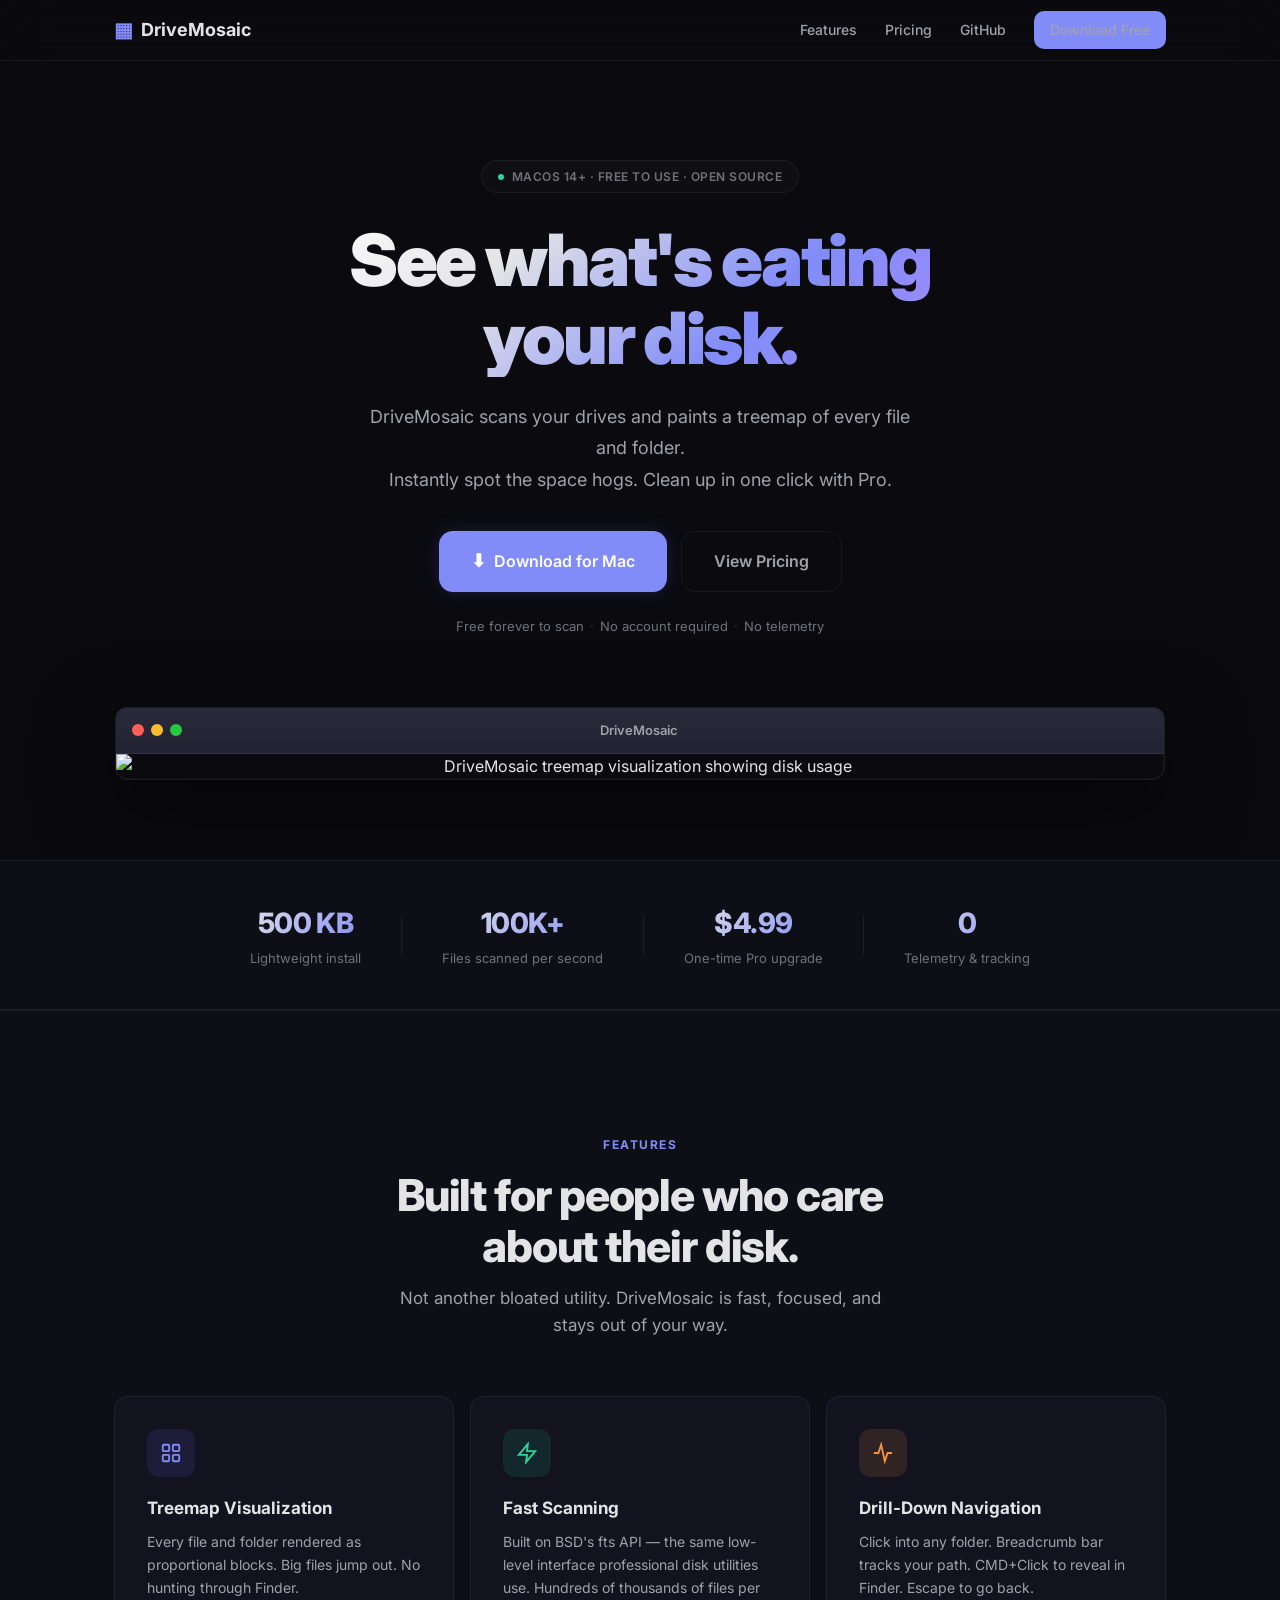
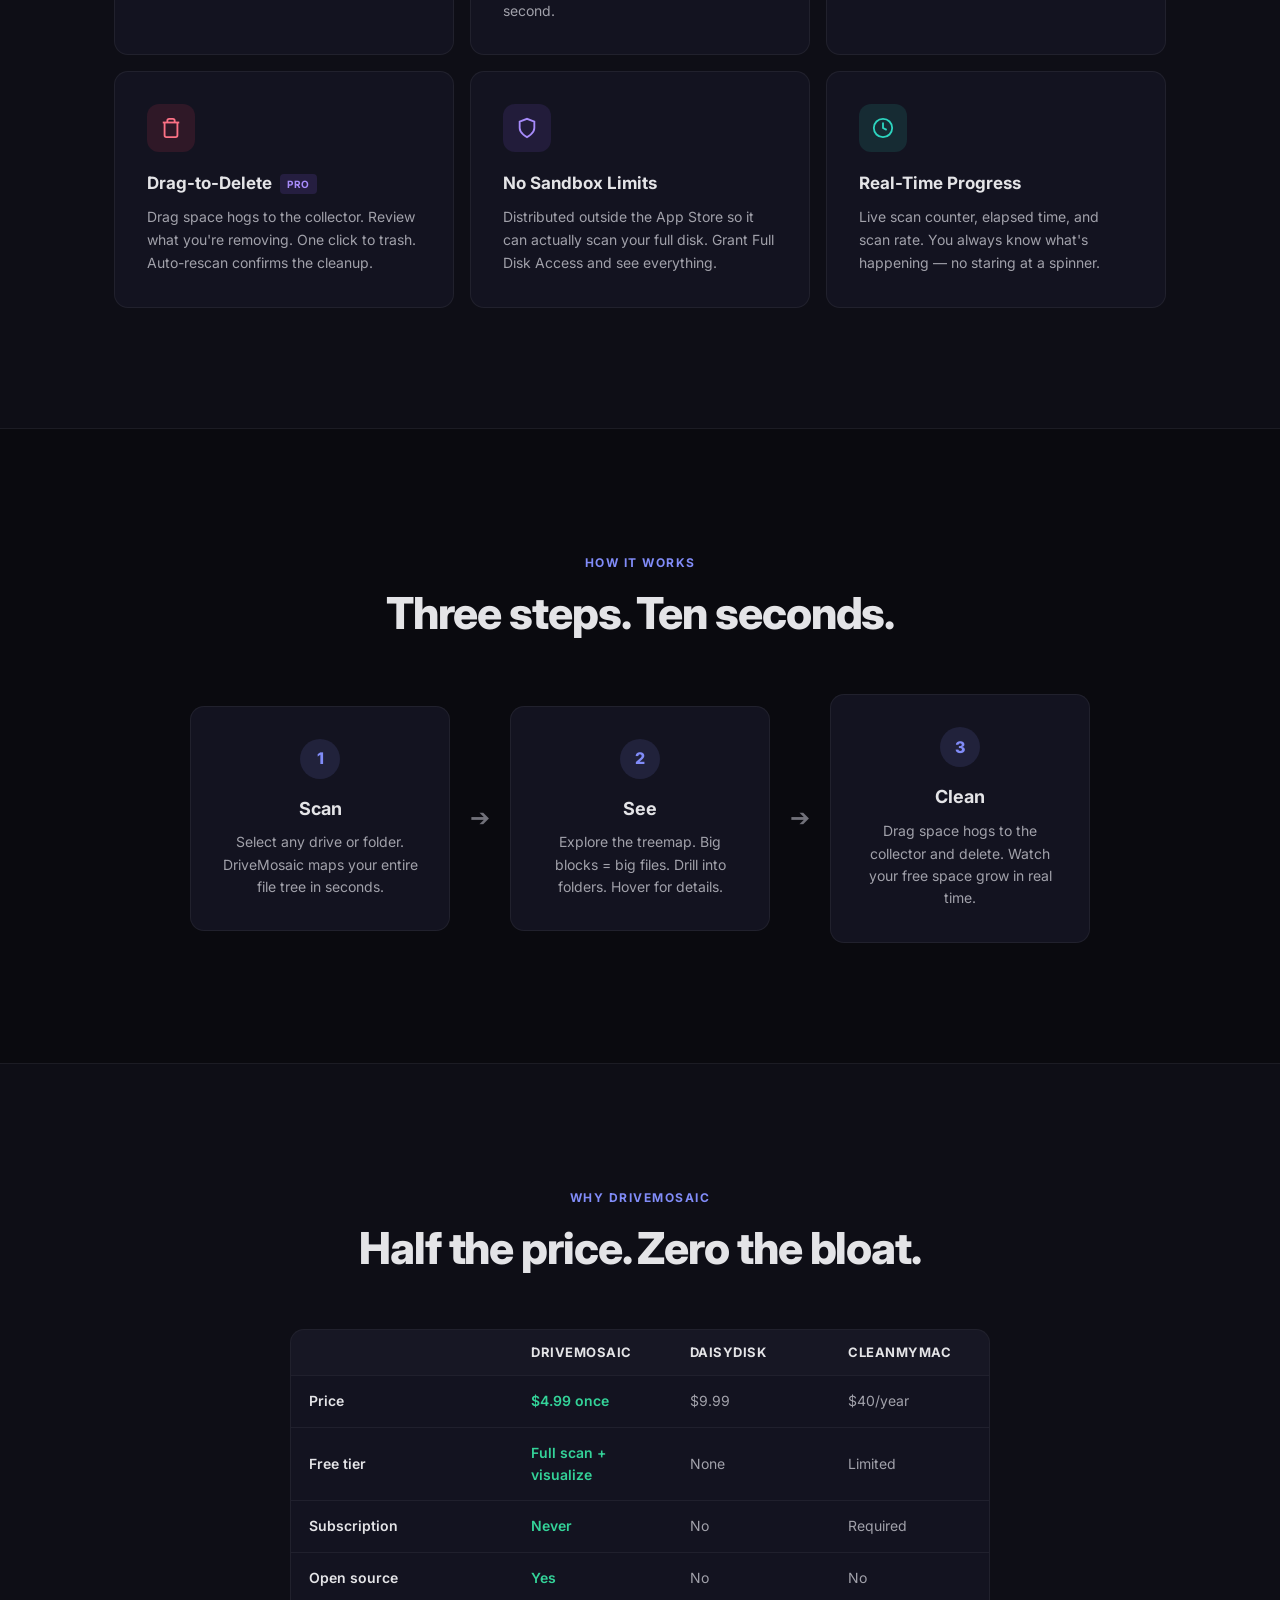
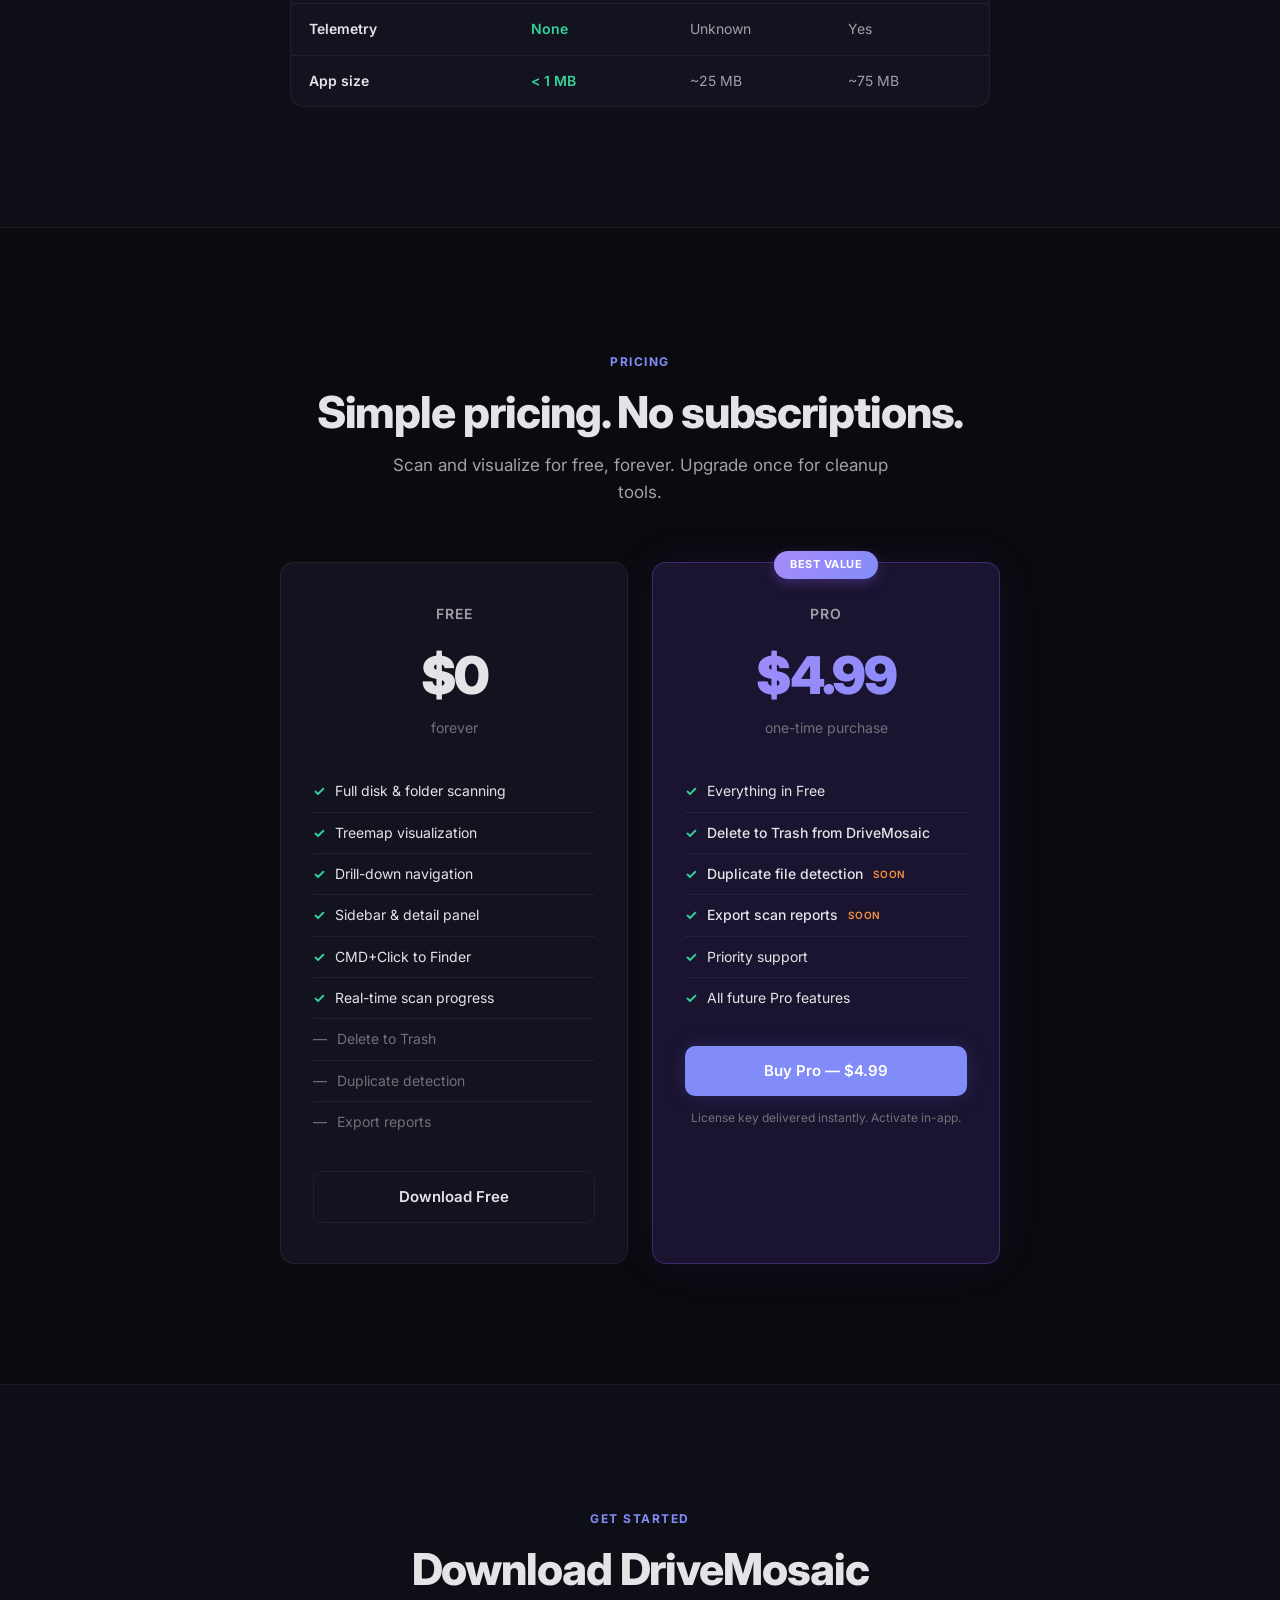
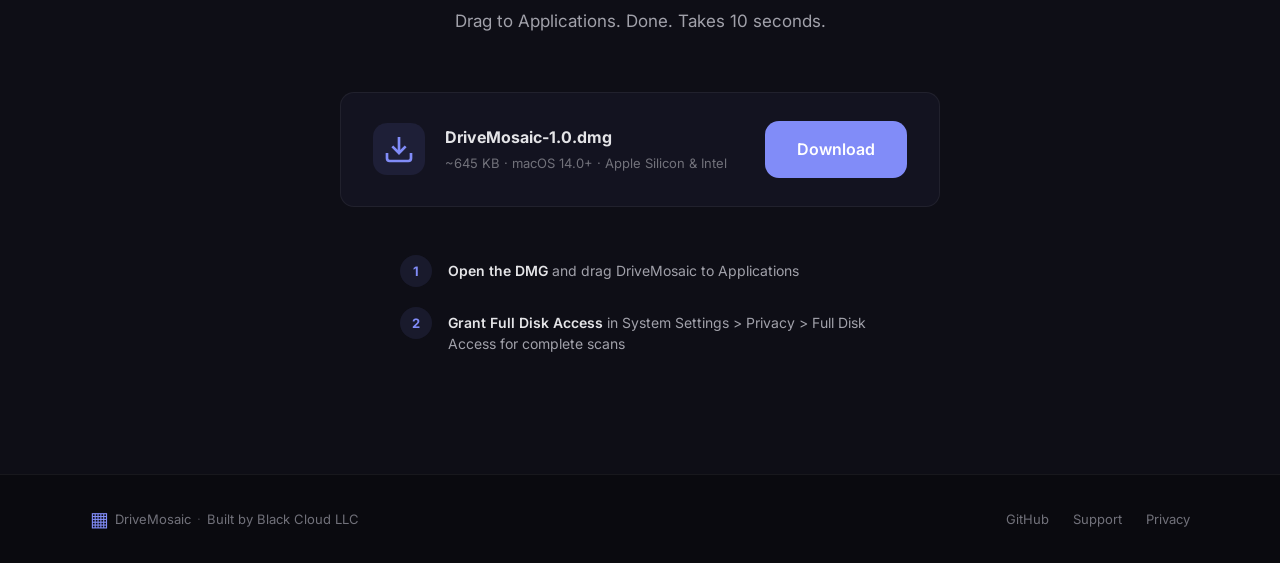
==== commit a4cac387: "Add privacy policy page and in-app privacy reassurance - New /privacy.html explains what's collected" ====
--- a/site/index.html
+++ b/site/index.html
@@ -10,6 +10,11 @@
     <meta property="og:image" content="https://drivemosaic.app/og-image.png">
     <meta property="og:type" content="website">
     <meta property="og:url" content="https://drivemosaic.app">
+    <meta name="twitter:card" content="summary_large_image">
+    <meta name="twitter:title" content="DriveMosaic — See What's Eating Your Disk">
+    <meta name="twitter:description" content="A fast, beautiful disk space analyzer for macOS. Free to scan, $4.99 to clean up.">
+    <meta name="twitter:image" content="https://drivemosaic.app/og-image.png">
+    <link rel="icon" type="image/png" href="og-image.png">
     <link rel="preconnect" href="https://fonts.googleapis.com">
     <link rel="preconnect" href="https://fonts.gstatic.com" crossorigin>
     <link href="https://fonts.googleapis.com/css2?family=Inter:wght@400;500;600;700;800;900&display=swap" rel="stylesheet">
@@ -46,7 +51,7 @@
             <div class="nav-links">
                 <a href="#features">Features</a>
                 <a href="#pricing">Pricing</a>
-                <a href="https://github.com/Gh0stsinthemachine/DaisyDiskRepl" target="_blank">GitHub</a>
+                <a href="https://github.com/Gh0stsinthemachine/DriveMosaic" target="_blank">GitHub</a>
                 <a href="#download" class="btn btn-sm btn-primary">Download Free</a>
             </div>
         </div>
@@ -88,7 +93,7 @@
                     </div>
                     <span class="window-title">DriveMosaic</span>
                 </div>
-                <img src="screenshot.png" alt="DriveMosaic treemap visualization showing disk usage" class="app-screenshot">
+                <img src="screenshot.jpg" alt="DriveMosaic treemap visualization showing disk usage" class="app-screenshot">
             </div>
         </div>
     </section>
@@ -298,7 +303,7 @@
                         <li class="included">Priority support</li>
                         <li class="included">All future Pro features</li>
                     </ul>
-                    <a href="https://blackcloud.lemonsqueezy.com/checkout/buy/66fde7fe-0a10-4c9b-af49-1defcf4cc8a6" id="buy-pro-btn" class="btn btn-primary btn-glow">Buy Pro &mdash; $4.99</a>
+                    <a href="https://buy.polar.sh/polar_cl_LOh70ndfOpxFBlRM2xSmT7lSNDKX5uj3O48kE2QOqeB" id="buy-pro-btn" class="btn btn-primary btn-glow">Buy Pro &mdash; $4.99</a>
                     <div class="price-note">License key delivered instantly. Activate in-app.</div>
                 </div>
             </div>
@@ -335,13 +340,7 @@
                 <div class="install-step">
                     <div class="install-num">2</div>
                     <div class="install-text">
-                        <strong>Right-click &gt; Open</strong> on first launch (until we get code signing)
-                    </div>
-                </div>
-                <div class="install-step">
-                    <div class="install-num">3</div>
-                    <div class="install-text">
-                        <strong>Grant Full Disk Access</strong> in System Settings &gt; Privacy for complete scans
+                        <strong>Grant Full Disk Access</strong> in System Settings &gt; Privacy &gt; Full Disk Access for complete scans
                     </div>
                 </div>
             </div>
@@ -355,11 +354,12 @@
                 <span class="logo-icon">&#9638;</span>
                 <span>DriveMosaic</span>
                 <span class="footer-sep">&middot;</span>
-                <span>Built by <a href="https://blackcloudllc.com" target="_blank">Black Cloud LLC</a></span>
+                <span>Built by Black Cloud LLC</span>
             </div>
             <div class="footer-right">
-                <a href="https://github.com/Gh0stsinthemachine/DaisyDiskRepl" target="_blank">GitHub</a>
+                <a href="https://github.com/Gh0stsinthemachine/DriveMosaic" target="_blank">GitHub</a>
                 <a href="mailto:support@drivemosaic.app">Support</a>
+                <a href="/privacy.html">Privacy</a>
             </div>
         </div>
     </footer>
